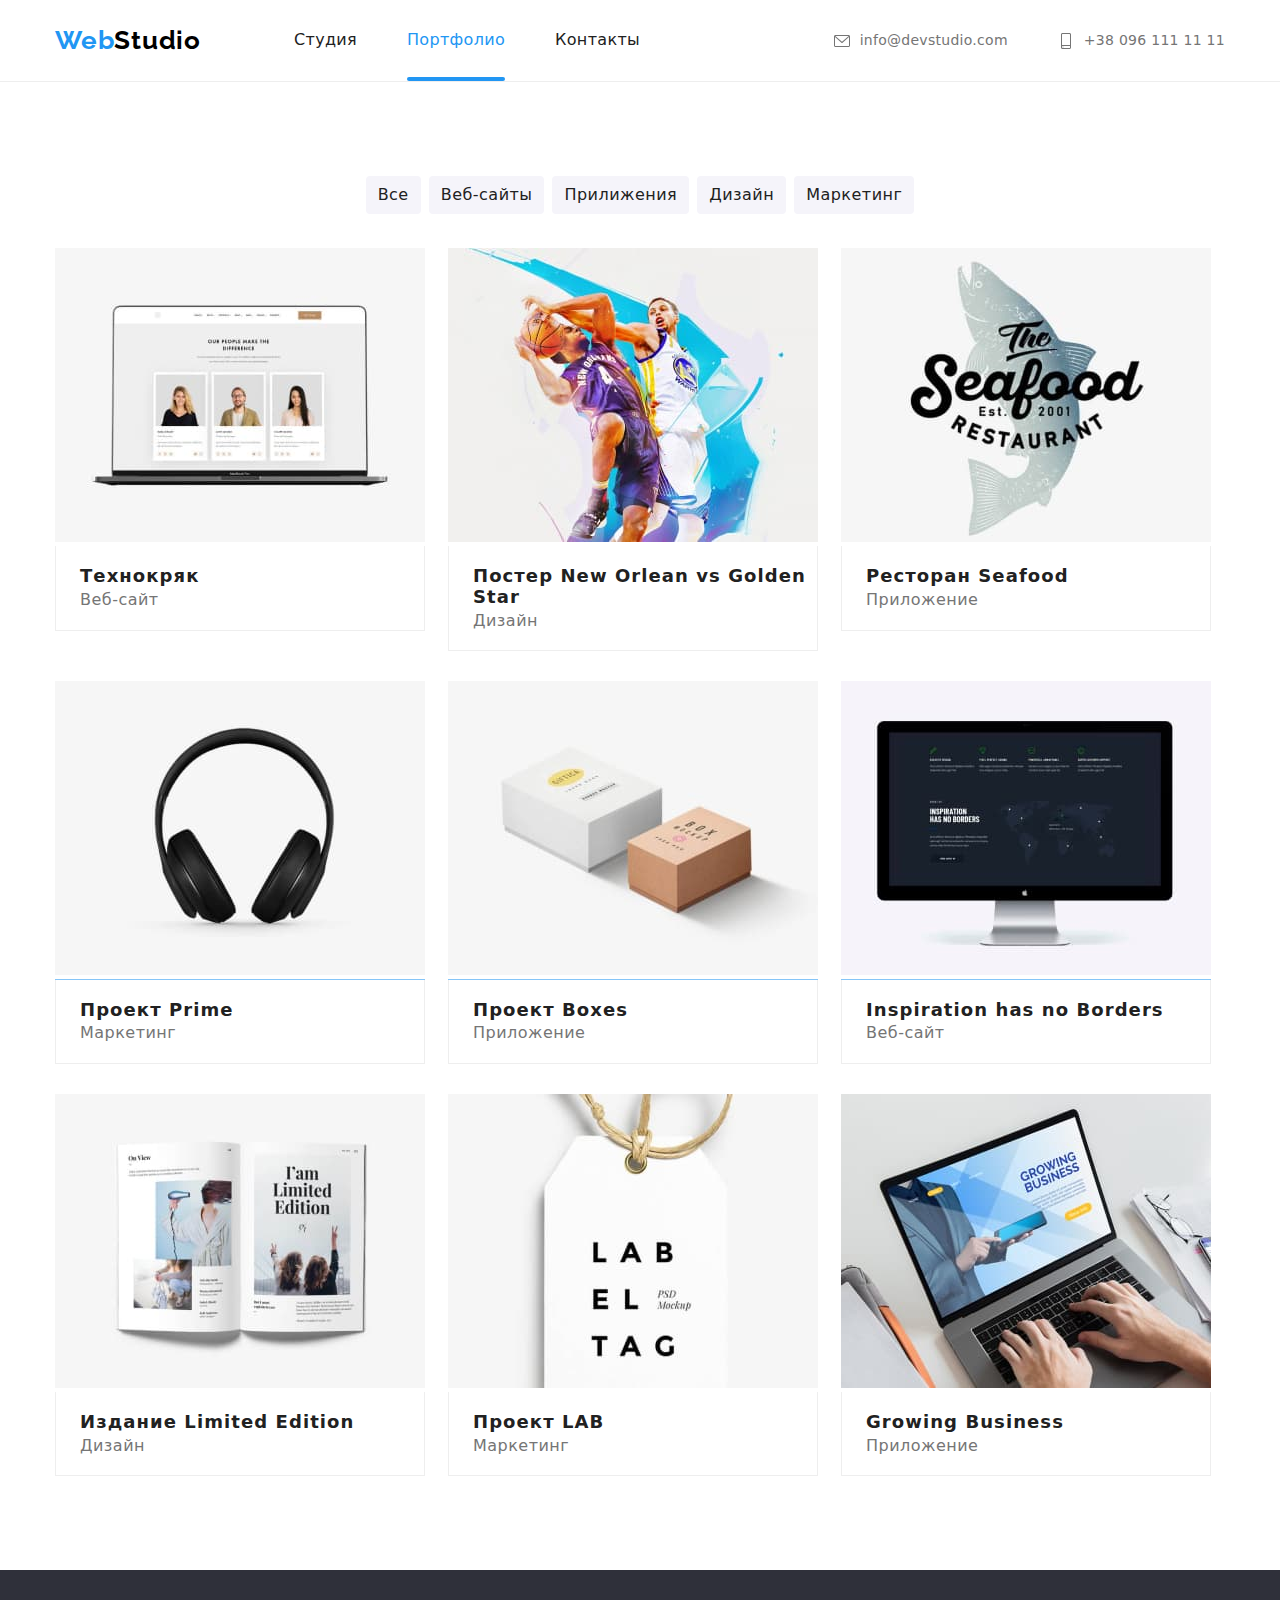
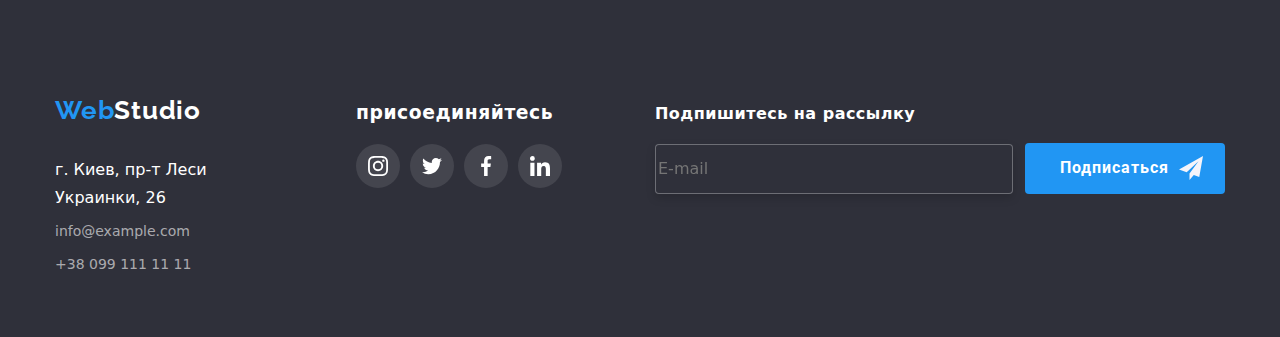
==== portfolio.html @ 6992325c "yo" ====
<!DOCTYPE html>
<html lang="en">
  <head>
    <meta charset="UTF-8" />
    <meta http-equiv="X-UA-Compatible" content="IE=edge" />
    <meta name="viewport" content="width=device-width, initial-scale=1.0" />
    <title>Document</title>
    <link rel="stylesheet" href="./css/style.css" />
    <link
      href="https://fonts.googleapis.com/css2?family=Raleway:wght@700&family=Roboto:wght@400;500;700;900&display=swap"
      rel="stylesheet"
    />
    <link
      rel="stylesheet"
      href="https://cdnjs.cloudflare.com/ajax/libs/modern-normalize/1.1.0/modern-normalize.min.css"
    />
  </head>
  <body>
    <!--секция хедер-->
    <header class="header">
      <div class="container header-nav-list">
        <nav class="header-container">
          <a class="header-logo" href="./index.html"
            >Web<span class="logo-studio">Studio</span></a
          >

          <ul class="header-list list">
            <li class="nav-item">
              <a href="./index.html" class="header-item-studio "
                >Студия</a
              >
            </li>
            <li class="nav-item">
              <a
                href="./portfolio.html"
                class="header-item-portfolio current  neon"
                target="_blank"
                >Портфолио</a
              >
            </li>
            <li class="nav-item">
              <a href="" class="header-item-contacts">Контакты</a>
            </li>
          </ul>
        </nav>
        <ul class="header-nav list">
          <li class="mail-contacts link">
            <a class="header-mail" href="mailto:info@devstudio.com">
              <svg class="icon-mail" width="16px" height="12px">
                <use href="./images/icons.svg/symbol-defs.svg#mail" ></use>
              </svg>
              info@devstudio.com
            </a>
          </li>
          <li class="mail-contacts link">
            <a class="header-phone" href="tel:+380961111111">
              <svg class="icon-phone" width="10px" height="16px">
                <use href="./images/icons.svg/symbol-defs.svg#telefone"></use>
              </svg>
              +38 096 111 11 11</a
            >
          </li>
        </ul>
      </div>
    </header>
    <!--Секция -->
    <main>
      <section class="portfolio-container">
        <div class="container">
          <ul class="content-main">
            <li class="list">
              <button class="portfolio-btn" type="button">Все</button>
            </li>
            <li class="list">
              <button class="portfolio-btn" type="button">Веб-сайты</button>
            </li>
            <li class="list">
              <button class="portfolio-btn" type="button">Прилижения</button>
            </li>
            <li class="list">
              <button class="portfolio-btn" type="button">Дизайн</button>
            </li>
            <li class="list">
              <button class="portfolio-btn" type="button">Маркетинг</button>
            </li>
          </ul>

          <!--Уникальный контент-->

          <ul class="uniqum-content-block list">
            <li class="main-content list">
               <div class="product-overlay">
                    <a class="link-content" href="">
                      <img class="image" src="./images/image_1.jpg" alt="image_1" />             
                    <div class="product-actions">
                      <p class="content-text">Ресурс предлагает комплексные<br> предложения с разным уровнем функционала и сервисов. Все это<br> позволит посетителю получить<br>исчерпывающие сведения<br>о компании или частном лице.</p>
                    </div>
                </div>
                  <div class="paragraf-web">
                  <h3 class="paragraph">Технокряк</h3>
                  <p class="title">Веб-сайт</p>
                  </div>
                
              </a>
            </li>
            <li class="main-content list">
               <div class="product-overlay">
                    <a class="link-content" href="">
                      <img class="image" src="./images/image_2.jpg" alt="image_1" />             
                    <div class="product-actions">
                      <p class="content-text">Ресурс предлагает комплексные<br> предложения с разным уровнем функционала и сервисов. Все это<br> позволит посетителю получить<br>исчерпывающие сведения<br>о компании или частном лице.</p>
                    </div>
                </div>
                <div class="paragraf-web">
                <h3 class="paragraph">Постер New Orlean vs Golden Star</h3>
                <p class="title">Дизайн</p>
              </div>
              </a>
            </li>
            <li class="main-content list">
              <div class="product-overlay">
                    <a class="link-content" href="">
                      <img class="image" src="./images/image_3.jpg" alt="image_1" />             
                    <div class="product-actions">
                      <p class="content-text">Ресурс предлагает комплексные<br> предложения с разным уровнем функционала и сервисов. Все это<br> позволит посетителю получить<br>исчерпывающие сведения<br>о компании или частном лице.</p>
                    </div>
                </div>
                <div class="paragraf-web">
                <h3 class="paragraph">Ресторан Seafood</h3>
                <p class="title">Приложение</p>
              </div>
              </a>
            </li>
            <li class="main-content list">
              <div class="product-overlay">
                    <a class="link-content" href="">
                      <img class="image" src="./images/image_4.jpg" alt="image_1" />             
                    <div class="product-actions">
                      <p class="content-text">Ресурс предлагает комплексные<br> предложения с разным уровнем функционала и сервисов. Все это<br> позволит посетителю получить<br>исчерпывающие сведения<br>о компании или частном лице.</p>
                    </div>
                </div>
                 <div class="paragraf-web">
                <h3 class="paragraph">Проект Prime</h3>
                <p class="title">Маркетинг</p>
              </div>
              </a>
            </li>
            <li class="main-content list">
              <div class="product-overlay">
                    <a class="link-content" href="">
                      <img class="image" src="./images/image_5.jpg" alt="image_1" />             
                    <div class="product-actions">
                      <p class="content-text">Ресурс предлагает комплексные<br> предложения с разным уровнем функционала и сервисов. Все это<br> позволит посетителю получить<br>исчерпывающие сведения<br>о компании или частном лице.</p>
                    </div>
                </div>
                <div class="paragraf-web">
                <h3 class="paragraph">Проект Boxes</h3>
                <p class="title">Приложение</p>
              </div>
              </a>
            </li>
            <li class="main-content list">
               <div class="product-overlay">
                    <a class="link-content" href="">
                      <img class="image" src="./images/image_6.jpg" alt="image_1" />             
                    <div class="product-actions">
                      <p class="content-text">Ресурс предлагает комплексные<br> предложения с разным уровнем функционала и сервисов. Все это<br> позволит посетителю получить<br>исчерпывающие сведения<br>о компании или частном лице.</p>
                    </div>
                </div>
                <div class="paragraf-web">
                <h3 class="paragraph">Inspiration has no Borders</h3>
                <p class="title">Веб-сайт</p>
              </div>
              </a>
            </li>
            <li class="main-content list">
               <div class="product-overlay">
                    <a class="link-content" href="">
                      <img class="image" src="./images/image_7.jpg" alt="image_1" />             
                    <div class="product-actions">
                      <p class="content-text">Ресурс предлагает комплексные<br> предложения с разным уровнем функционала и сервисов. Все это<br> позволит посетителю получить<br>исчерпывающие сведения<br>о компании или частном лице.</p>
                    </div>
                </div>
                <div class="paragraf-web">
                <h3 class="paragraph">Издание Limited Edition</h3>
                <p class="title">Дизайн</p>
              </div>
              </a>
            </li>
            <li class="main-content list">
               <div class="product-overlay">
                    <a class="link-content" href="">
                      <img class="image" src="./images/image_8.jpg" alt="image_1" />             
                    <div class="product-actions">
                      <p class="content-text">Ресурс предлагает комплексные<br> предложения с разным уровнем функционала и сервисов. Все это<br> позволит посетителю получить<br>исчерпывающие сведения<br>о компании или частном лице.</p>
                    </div>
                </div>
                <div class="paragraf-web">
                <h3 class="paragraph">Проект LAB</h3>
                <p class="title">Маркетинг</p>
              </div>
              </a>
            </li>
            <li class="main-content list">
               <div class="product-overlay">
                    <a class="link-content" href="">
                      <img class="image" src="./images/image_9.jpg" alt="image_1" />             
                    <div class="product-actions">
                      <p class="content-text">Ресурс предлагает комплексные<br> предложения с разным уровнем функционала и сервисов. Все это<br> позволит посетителю получить<br>исчерпывающие сведения<br>о компании или частном лице.</p>
                    </div>
                </div>
                <div class="paragraf-web">
                <h3 class="paragraph">Growing Business</h3>
                <p class="title">Приложение</p>
              </div>
              </a>
            </li>
          </ul>
        </div>
      </section>
    </main>
    <!-- Секция контакты -->

    <footer class="footer-container">
      <div class="container adress-footer">
        <div class="conteyner-footer">
        <a class="footer-logo" href="./index.html"
          >Web<span class="logo-studio-footer">Studio</span></a>
        <address class="address">г. Киев, пр-т Леси Украинки, 26</address>
        <ul class="footer-list list">
          <li class="footer-adress">
            <a class="footer-item" href="mailto:info@example.com"
              >info@example.com</a
            >
          </li>
          <li class="footer-list list">
            <a class="footer-item" href="tel:+380991111111"
              >+38 099 111 11 11</a
            >
          </li>
        </ul>
      </div>
       <div class="sety-come">
          <h3 class="commen">присоединяйтесь</h3>
          <ul class="sety">
          <li class="sety-social"><a class="social-all" href=""aria-label="instogram">
            <svg class="svg-icon-come"><use href="./images/icons.svg/symbol-defs.svg#instagram-logo"></svg></a></li>
          <li class="sety-social"><a class="social-all" href=""aria-label="twitter">
            <svg class="svg-icon-come"><use href="./images/icons.svg/symbol-defs.svg#twitter-logo"></svg></a></li>
          <li class="sety-social"><a class="social-all" href=""aria-label="facebook">
            <svg class="svg-icon-come"><use href="./images/icons.svg/symbol-defs.svg#facebook-logo"></svg></a></li>
          <li class="sety-social"><a class="social-all" href=""aria-label="IN">
            <svg class="svg-icon-come"><use href="./images/icons.svg/symbol-defs.svg#linkedin-logo"></svg></a></li>
        </ul>
        </div>
        <form action=""class="form-masenger">
          <label class="masenger" for="">Подпишитесь на рассылку
            <input class="input-masenger"  placeholder="E-mail" type="text">
          </label>
          <button class="masenger-send"><span class="masenger-send-go">Подписаться</span> <svg class="send-icon"><use href="./images/icons.svg/modal.svg#icon-send-1"></use></svg></button>
          </form>
      </div>
    </footer>
  </body>
</html>
---- css/style.css ----
/*font-family: 'Raleway', sans-serif;
font-family: 'Roboto', sans-serif;
*/
html {
  box-sizing: border-box;
}
*,
*::before,
*::after {
  box-sizing: inherit;
}
body {
  font-family: Roboto, sans-serif;
}
:root {
  --main-font: Roboto;
  --accent-color: var(--#2196F3);
  --transition-timing: 250ms;
  --transition-function: cubic-bezier(0.4, 0, 0.2, 1);
}
.list {
  list-style: none;
}
.link {
  text-decoration: none;
}
a {
  text-decoration: none;
}
button {
  cursor: pointer;
}
ul {
  padding: 0;
  margin: 0px;
}
h1,
h2,
h3,
h4,
h5,
h6,
p {
  margin-top: 0;
  margin-bottom: 0;
}
textarea {
  resize: none;
}
.header {
  border-bottom: 1px solid #eeeeee;
  padding-bottom: 25px;
  padding-top: 25px;
}
.container {
  width: 1200px;
  padding-left: 15px;
  padding-right: 15px;
  margin-right: auto;
  margin-left: auto;
}
.header-container {
  display: flex;
  align-items: center;
}
.header-nav-list {
  display: flex;
  align-items: center;
}
/* WebStudio */

.header-logo {
  font-family: Raleway;
  font-style: normal;
  font-weight: bold;
  font-size: 26px;
  line-height: 1.2;
  margin-right: 93px;
  letter-spacing: 0.03em;

  color: #2196f3;
}
/* WebStudio */
.logo-studio {
  font-family: Raleway;
  font-style: normal;
  font-weight: bold;
  font-size: 26px;
  line-height: 1.2;
  letter-spacing: 0.03em;

  color: #000000;
}
/* Студия */

.header-list {
  display: flex;
  margin: 0px;
}

.header-item-studio {
  font-weight: 500;
  padding-top: 32px;
  padding-bottom: 32px;
  line-height: 1.14;
  letter-spacing: 0.02em;
  color: #212121;
  position: relative;
  transition: color var(--transition-timing) var(--transition-function);
}
.neon::after {
  content: "";
  position: absolute;
  background-color: #2196f3;
  border-radius: 2px;
  left: 0;
  bottom: 0;
  display: block;
  width: 100%;
  height: 4px;
}
.header-list .nav-item .current {
  color: #2196f3;
}
/* Студия */
.header-item-studio:hover,
.header-item-studio:focus {
  font-weight: 500;
  line-height: 1.14;
  letter-spacing: 0.02em;
  color: #2196f3;
}

/* Портфолио */
.header-item-portfolio {
  font-weight: 500;
  padding-top: 32px;
  padding-bottom: 32px;
  letter-spacing: 0.02em;
  position: relative;
  color: #212121;
  transition: color var(--transition-timing) var(--transition-function);
}

/* Портфолио */
.header-item-portfolio:hover,
.header-item-portfolio:focus {
  font-weight: 500;

  letter-spacing: 0.02em;
  color: #2196f3;
}
/* Контакты */
.nav-item:not(:last-child) {
  margin-right: 50px;
}
.header-item-contacts {
  font-weight: 500;
  padding-top: 32px;
  padding-bottom: 32px;
  line-height: 1.14;
  letter-spacing: 0.02em;
  transition: color var(--transition-timing) var(--transition-function);
  color: #212121;
}

/* Контакты */
.header-item-contacts:hover,
.header-item-contacts:focus {
  font-weight: 500;
  line-height: 1.14;
  letter-spacing: 0.02em;

  color: #2196f3;
}
.mail-contacts:hover {
  color: #2196f3;
}
.header-nav {
  display: flex;
  margin-top: 0px;
  margin-bottom: 0px;
  margin-left: auto;
}
/* info@devstudio.com */
.mail-contacts:not(:last-child) {
  margin-right: 50px;
}

.header-mail {
  display: flex;
  align-items: center;
  font-weight: 500;
  letter-spacing: 0.02em;
  font-size: 14px;
  line-height: 1.14;
  color: #757575;
  transition: color var(--transition-timing) var(--transition-function);
}
.icon-mail {
  fill: #757575;
  margin-right: 10px;
  height: 16px;
}
.header-mail:hover .icon-mail,
.header-mail:focus .icon-mail,
.header-phone:hover .icon-phone,
.header-phone:focus .icon-phone {
  fill: #2196f3;
}

/* info@devstudio.com */
.header-mail:hover,
.header-mail:focus,
.header-phone:hover,
.header-phone:focus {
  color: #2196f3;
}
/* +38 096 111 11 11 */

.header-phone {
  display: block;
  display: flex;
  align-items: center;
  font-weight: 500;
  font-size: 14px;
  line-height: 1.14;
  letter-spacing: 0.02em;
  color: #757575;
  align-items: center;
  transition: color var(--transition-timing) var(--transition-function);
}
/* +38 096 111 11 11 */

.icon-phone {
  fill: #757575;
  margin-right: 10px;
  width: 16px;
}

/* Bg */
.hero {
  padding-top: 94px;
  padding-bottom: 94px;
}
.hero-list {
  display: flex;
}
.hero-item {
  width: 270px;
}

.hero-item:not(:last-child) {
  margin-right: 30px;
}

.unique-content {
  margin: 0 auto;
  padding-top: 200px;
  padding-bottom: 200px;
  text-align: center;
  max-width: 1600px;
  background-color: #2f303a;
  background-image: linear-gradient(
      to right,
      rgba(47, 48, 58, 0.4),
      rgba(47, 48, 58, 0.4)
    ),
    url(../images/foto.jpg);
  background-repeat: no-repeat;
  background-position: center;
  background-size: cover;
  outline: 1px solid black;
  box-shadow: 0px 4px 4px rgba(0, 0, 0, 0.25), 0px 4px 4px rgba(0, 0, 0, 0.25);
}
/* Эффективные решения для вашегоt бизнеса */
.main-logo {
  font-family: Roboto;
  text-align: center;
  letter-spacing: 0.06em;
  text-transform: uppercase;
  font-size: 44px;
  color: #ffffff;
}

/* bg кнопка */
.btn {
  display: flexbox;
  margin: 30px 700px 200px 700px;
}
.main-button {
  margin-top: 30px;
  padding: 10px 32px;
  min-width: 13px;
  color: #ffffff;
  background-color: #2196f3;
  font-size: 16px;
  font-weight: bold;
  cursor: pointer;
  line-height: 1.87;
  align-items: center;
  letter-spacing: 0.06em;
  border-radius: 4px;
  border: 0;
  font-family: Roboto;
}
.main-button:hover,
.main-button:focus {
  font-family: Roboto;
  line-height: 1.87;
  align-items: center;
  letter-spacing: 0.06em;
  border-radius: 4px;
  border: 0;
}
.backdrop {
  position: fixed;
  top: 0;
  left: 0;
  width: 100%;
  height: 100%;
  background-color: rgba(0, 0, 0, 0.2);
  transition: opacity 250ms cubic-bezier(0.4, 0, 0.2, 1),
    transform 250ms cubic-bezier(0.4, 0, 0.2, 1);
}
.backdrop.is-hidden {
  position: fixed;
  top: 0;
  left: 0;
  width: 100%;
  height: 100%;
  background-color: rgba(0, 0, 0, 0.2);
  opacity: 0;
  transition: opacity 250ms cubic-bezier(0.4, 0, 0.2, 1),
    transform 250ms cubic-bezier(0.4, 0, 0.2, 1);
  pointer-events: none;
}
.modal {
  position: absolute;
  top: 50%;
  left: 50%;
  transform: translate(-50%, -50%);
  min-width: 528px;
  min-height: 581px;
  background-color: #ffffff;
  box-shadow: 0px 1px 3px rgb(0 0 0 / 12%), 0px 1px 1px rgb(0 0 0 / 14%),
    0px 2px 1px rgb(0 0 0 / 20%);
  border-radius: 4px;
}
.close {
  width: 11px;
  height: 11px;
}
.close-btn {
  position: absolute;
  right: 8px;
  top: 8px;
  width: 30px;
  height: 30px;
  border-radius: 50%;
  border: 1px solid rgba(0, 0, 0, 0.1);
  box-sizing: border-box;
  background-color: #ffffff;
  cursor: pointer;
  transition: fill var(--transition-timing) var(--transition-function);
}
.close-btn:hover,
.close-btn:focus {
  fill: #2196f3;
}
.form-js {
  width: 448px;
  margin-left: auto;
  margin-right: auto;
  margin-top: 12px;
}
.modal-title {
  font-family: Roboto;
  font-weight: 700;
  font-size: 20px;
  letter-spacing: 0.03em;
  margin-top: 37px;
}
.modal-js {
  display: flex;
  position: relative;
  flex-direction: column;
  margin-bottom: 10px;
  transition: 250ms cubic-bezier(0.4, 0, 0.2, 1);
}
.modal-js label {
  margin-bottom: 4px;
  letter-spacing: 0.01em;
  color: #757575;
  margin-left: 0px;
  text-align: left;
}
.modal-js input[type="checkbox"] {
  width: 40px;
}
.modal-link {
  line-height: 1.16;
  letter-spacing: 0.03em;
  color: #2196f3;
  margin-left: 5px;
  text-decoration: underline;
  text-underline-position: under;
}

.input-box {
  width: 448px;
  height: 40px;
  border: 1px solid rgba(33, 33, 33, 0.2);
  border-radius: 4px;
  transition: border-color var(--transition-timing) var(--transition-function);
  padding-left: 42px;
}

.input-box-coment {
  height: 120px;
  border: 1px solid rgba(33, 33, 33, 0.2);
  border-radius: 4px;
  padding-top: 12px;
  padding-bottom: 12px;
  padding-left: 16px;
  padding-right: 16px;
  transition: border-color var(--transition-timing) var(--transition-function);
}
.input-box:hover,
.input-box:focus {
  border-color: #2196f3;
}
.modal-js:hover,
.modal-js:focus,
.input-box-coment:focus,
.input-box:focus {
  color: #2196f3;
  outline-color: #2196f3;
  border: none;
}
.input-box-coment:hover {
  border-color: #2196f3;
}
.modal-js:focus-within .modal-icon {
}

/* CHECKBOX */
.checkbox__label {
  display: flex;
  align-items: center;
  justify-content: center;
}
.checkbox__label:focus {
  border-color: #2196f3;
}

.custom-checkbox-icon {
  width: 10px;
  height: 10px;
  opacity: 0;
  fill: #eeeeee;
  transition: opacity 300ms ease-in;
}

.checkbox__input:checked + .custom-checkbox .custom-checkbox-icon {
  opacity: 1;
  outline: 2px solid #2196f3;
  background-color: #2196f3;
  border-radius: 1.5px;
}

.checkbox__input:checked + .custom-checkbox {
  background-color: #2196f3;
}

.custom-checkbox:hover {
  border-color: #2196f3;
}

.custom-checkbox {
  width: 14px;
  display: flex;
  margin-right: 7px;
  align-items: center;
  justify-content: center;
  border: 1.5px solid #212121;
  border-radius: 2px;
}

.visualitty-hidden {
  position: absolute;
  white-space: nowrap;
  width: 1px;
  height: 1px;
  overflow: hidden;
  border: 0;
  padding: 0;
  clip: rect(0 0 0 0);
  clip-path: inset(50%);
  margin: -1px;
}
.text-modal {
  font-size: 14px;
}
.send {
  width: 200px;
  height: 50px;
  min-width: 13px;
  color: #ffffff;
  background-color: #2196f3;
  font-size: 16px;
  font-weight: bold;
  cursor: pointer;
  line-height: 1.87;
  align-items: center;
  letter-spacing: 0.06em;
  border-radius: 4px;
  border: 0;
  font-family: Roboto;
}
.modal-icon {
  position: absolute;
  top: 50%;
  left: 15px;
  display: inline-block;
  width: 18px;
  height: 18px;
  transition: fill var(--transition-timing) var(--transition-function);
  fill: currentColor;
}

/* Внимание к деталям */
.hero-title {
  font-size: 14px;
  line-height: 1.15;
  letter-spacing: 0.03em;
  text-transform: uppercase;
  margin-bottom: 10px;

  color: #212121;
}
.herdalo-item-logo {
  height: 120px;
  border-radius: 4px;
  margin-bottom: 30px;
  display: flex;
  justify-content: center;
  align-items: center;
  background-color: #f5f4fa;
}
.item-logo-svg {
  width: 70px;
  height: 70px;
}
/* Идейные соображения, а также начало повседневной работы по формированию позиции. */
.upper-title {
  font-size: 14px;
  line-height: 1.7;
  letter-spacing: 0.03em;

  color: #757575;
}
/* Чем мы занимаемся */
.study {
  padding-bottom: 94px;
}

.study-title {
  margin-bottom: 50px;
  font-size: 36px;
  line-height: 42px;
  text-align: center;
  letter-spacing: 0.03em;

  color: #212121;
}

.study-list {
  display: flex;
}
.picture-item:not(:last-child) {
  margin-right: 30px;
}
/* img */
.study-item-image {
  width: 370px;
}
.box-1 {
  background: rgba(47, 48, 58, 0.8);
  content: "";
  width: 370px;
  height: 70px;
  display: flex;
  transform: translateY(-72px);

  align-items: center;
}
.tittle-work {
  color: #ffffff;
  font-family: "Roboto";
  font-style: normal;
  font-weight: 500;
  font-size: 14px;
  line-height: 16px;
  text-align: center;
  letter-spacing: 0.03em;
  text-transform: uppercase;
  margin-left: 83px;
}

/* Section bg */
.about {
  text-align: center;
  padding-bottom: 94px;
  padding-top: 94px;
  padding-bottom: 94px;
  max-width: 1600px;
  margin: 0 auto;

  background: #f5f4fa;
}
.about-list {
  display: flex;
}
/* Наша команда */
.about-text {
  color: #212121;
  font-weight: bold;
  font-size: 36px;
  margin-bottom: 50px;
  text-align: center;
}
.about-item {
  text-align: center;
  margin-right: 30px;
  border-radius: 0px 0px 4px 4px;
  box-shadow: 0px 1px 3px rgb(0 0 0 / 12%), 0px 1px 1px rgb(0 0 0 / 14%),
    0px 2px 1px rgb(0 0 0 / 20%);
  background: #ffffff;
}
.about-imag1 {
  width: 270px;
}

.about-product {
  padding-top: 30px;
  padding-bottom: 30px;
}
/* Соц сети*/
.soc-sety {
  list-style-type: none;
  display: flex;
  padding-left: 0;
  justify-content: center;
  margin-top: 16px;
}

.team-icon:not(:last-child) {
  margin-right: 10px;
}
.team-icon {
  width: 44px;
  height: 44px;
}
.team-link-icon {
  display: flex;
  width: 100%;
  height: 100%;
  justify-content: center;
  align-items: center;
  color: #afb1b8;
  border-radius: 50%;
  transition: color var(--transition-timing) var(--transition-function),
    background-color var(--transition-timing) var(--transition-function);
}

.team-link-icon:hover,
.team-link-icon:focus {
  background-color: #2196f3;
  color: #fff;
}
.svg-icon {
  fill: currentColor;
  width: 20px;
  height: 20px;
}
.svg-icon:hover,
.svg-icon:focus {
  fill: #ffffff;
  height: 100%;
}

/* img1 */
.about-title-igor {
  font-weight: 500;
  font-size: 16px;
  color: #212121;
  margin-bottom: 10px;
}
/* Product Designer */
.about-upper-product {
  font-weight: normal;
  font-size: 16px;
  line-height: 19px;
  color: #757575;
}
/* img2 */
.about-item-block {
  box-shadow: 0px 1px 3px rgb(0 0 0 / 12%), 0px 1px 1px rgb(0 0 0 / 14%),
    0px 2px 1px rgb(0 0 0 / 20%);
  border-radius: 0px 0px 4px 4px;
}
.about-item:not(:last-child) {
  margin-right: 30px;
}
.about-imag2 {
  width: 270px;
}
.about-title-olga {
  font-weight: 500;
  font-size: 16px;
  line-height: 19px;
  margin-bottom: 10px;
  color: #212121;
}
.about-upper-fronted {
  font-weight: normal;
  font-size: 16px;
  line-height: 19px;
  color: #757575;
}
/* img3 */
.about-item-box {
  margin-right: 30px;
  box-shadow: 0px 1px 3px rgb(0 0 0 / 12%), 0px 1px 1px rgb(0 0 0 / 14%),
    0px 2px 1px rgb(0 0 0 / 20%);
  border-radius: 0px 0px 4px 4px;
}
.about-imag3 {
  width: 270px;
}
.about-title-nicolay {
  font-weight: 500;
  font-size: 16px;
  line-height: 19px;
  margin-bottom: 10px;
  color: #212121;
}
.about-upper-marketing {
  font-weight: normal;
  font-size: 16px;
  line-height: 19px;
  color: #757575;
}
/* img4 */
.about-item {
  margin-right: 30px;
  box-shadow: 0px 1px 3px rgb(0 0 0 / 12%), 0px 1px 1px rgb(0 0 0 / 14%),
    0px 2px 1px rgb(0 0 0 / 20%);
  border-radius: 0px 0px 4px 4px;
}
.about-imag4 {
  width: 270px;
}
.about-title-mihail {
  font-weight: 500;
  font-size: 16px;
  line-height: 19px;
  margin-bottom: 10px;
  color: #212121;
}
.about-upper {
  font-weight: normal;
  font-size: 16px;
  line-height: 19px;
  color: #757575;
}

/*< !-- Секция наши клиенты -->*/
.clients {
  padding-top: 94px;
  padding-bottom: 94px;
}

.most-client {
  font-size: 36px;
  text-align: center;
  margin-top: 78px;
  margin-bottom: 50px;
}
.all-client {
  display: inline;
  list-style-type: none;
}
.all-client {
  display: flex;
}
.client:not(:last-child) {
  margin-right: 30px;
}
.client {
  display: flex;
  justify-content: center;
  align-items: center;
  width: 170px;
  height: 92px;
  border: 1px solid #afb1b8;
  box-sizing: border-box;
  border-radius: 4px;
  cursor: pointer;
  transition: border-color var(--transition-timing) var(--transition-function);
}
.client:hover,
.client:focus {
  border-color: #2196f3;
}
.client-icon {
  width: 100%;
  height: 100%;
  fill: #afb1b8;
  transition: fill var(--transition-timing) var(--transition-function);
}

.client-link {
  display: flex;
  justify-content: center;
  align-items: center;
  box-sizing: border-box;
  width: 100%;
  height: 100%;
  color: currentColor;
  cursor: pointer;
}
.client-link:hover .client-icon,
.client-link:focus .client-icon {
  fill: #2196f3;
}

/* Footer bg*/
.adress-footer {
  display: flex;
  align-items: baseline;
}

.footer-container {
  background: #2f303a;
  padding-top: 60px;
  padding-bottom: 60px;
}

.logo-footer {
  padding-top: 60px;
  padding-left: 215px;
}
.adress {
  font-size: 14px;
}
.footer-logo {
  font-family: Raleway;
  font-weight: bold;
  font-size: 26px;
  line-height: 31px;
  letter-spacing: 0.03em;
  color: #2196f3;
  margin-bottom: 30px;
  display: block;
}
.address {
  text-decoration: none;
  cursor: default;
  line-height: 1.71;
  font-style: normal;

  display: block;
  color: #ffffff;
  margin-bottom: 9px;
}
.footer-item {
  text-decoration: none;
  cursor: default;
  line-height: 1.71;
  font-style: normal;
  display: block;
  font-size: 14px;
  color: rgba(255, 255, 255, 0.6);
}
.logo-studio-footer {
  color: #ffffff;
}
.footer-adress:not(:last-child) {
  margin-bottom: 9px;
}
/*---Социальные Сети*/
.sety-come {
  width: 206px;
  height: 80px;
  margin-left: 70px;
  margin-top: 72px;
}
.commen {
  font-weight: 700;
  letter-spacing: 0.03em;
  color: #ffffff;
  margin-top: 0;
}
.sety {
  display: flex;
  list-style-type: none;
  margin-top: 20px;
}
.sety-social:not(:last-child) {
  margin-right: 10px;
}
.sety-social {
  width: 44px;
  height: 44px;
  background: rgba(255, 255, 255, 0.1);
  border-radius: 50%;
}
.svg-icon-come {
  width: 20px;
  height: 20px;
}
.social-all:hover,
.social-all:focus {
  border-radius: 50%;
  background: #2196f3;
}
.social-all {
  display: flex;
  justify-content: center;
  height: 44px;
  width: 44px;
  align-items: center;
  transition: background var(--transition-timing) var(--transition-function);
  border-radius: 50%;
}
.form-masenger {
  display: flex;
  margin-left: 93px;
}
.masenger {
  font-weight: 700;
  letter-spacing: 0.03em;
  color: #ffffff;
}
.input-masenger {
  display: flex;
  border: 1px solid rgba(255, 255, 255, 0.3);
  filter: drop-shadow(0px 4px 4px rgba(0, 0, 0, 0.15));
  border-radius: 4px;
  background-color: #2f303a;
  width: 358px;
  height: 50px;
  margin-top: 20px;
  color: white;
}
.masenger-send {
  display: flex;
  width: 200px;

  background-color: rgb(33, 150, 243);

  font-weight: bold;
  cursor: pointer;
  line-height: 1.87;
  align-items: center;
  text-align: center;
  letter-spacing: 0.06em;
  border-radius: 4px;
  border: 0px;
  font-family: Roboto;
  margin-left: 12px;
  margin-top: 38px;
}

.send-maseng {
  color: #fff;
}
.send-icon {
  width: 24px;
  height: 24px;

  fill: #f5f4fa;
  margin-left: 10px;
  align-items: center;
}
.masenger-send-go {
  margin-left: 29px;
  color: rgb(255, 255, 255);
}
/*----ПОРТФОЛИО----*/
/*секция хедер*/

/* КНОПКИ*/

.list:not(:last-child) {
  margin-right: 8px;
}
.portfolio-btn {
  align-items: center;
  font-weight: bold;
  font-family: inherit;
  text-align: center;
  padding: 6px 12px;
  font-weight: 500;
  font-size: 16px;
  line-height: 1.62;
  letter-spacing: 0.03em;
  border: 0;
  background-color: #f5f4fa;
  border-radius: 4px;
  transition: backround var(--transition-function), var(--transition-timing);
  color: #212121;
}
.portfolio-btn:hover,
.portfolio-btn:focus {
  background: #2196f3;
  box-shadow: 0px 3px 1px rgba(0, 0, 0, 0.1), 0px 1px 2px rgba(0, 0, 0, 0.08),
    0px 2px 2px rgba(0, 0, 0, 0.12);
  border-radius: 4px;

  color: #ffffff;
}
.container-block {
  display: flex;
}
.link-content {
  display: block;
}
.main-content:hover,
.main-content:focus {
  box-shadow: 0px 1px 1px rgba(0, 0, 0, 0.12), 0px 4px 4px rgba(0, 0, 0, 0.06),
    1px 4px 6px rgba(0, 0, 0, 0.16);
  transition: backround var(--transition-function), var(--transition-timing);
}
.uniqum-content-block {
  display: flex;
  flex-wrap: wrap;
  margin: -15px;
}
.main-content {
  margin: 15px;

  box-sizing: border-box;
  width: 370px;
  background: #ffffff;
}
.main-content:hover,
.main-content:focus {
  cursor: pointer;
}
.image {
  width: 370px;
}
.paragraph {
  font-weight: bold;
  font-size: 18px;
  letter-spacing: 0.06em;
  color: #212121;
}
.title {
  font-size: 16px;
  letter-spacing: 0.03em;
  color: #757575;
  margin-top: 4px;
}

.content-main {
  display: flex;
  justify-content: center;
  margin-bottom: 34px;
}
.portfolio-container {
  padding-top: 94px;
  padding-bottom: 94px;
}
.paragraf-web {
  padding-top: 20px;
  padding-bottom: 20px;
  padding-left: 24px;
  border-left: 1px solid #eeeeee;
  border-right: 1px solid #eeeeee;
  border-bottom: 1px solid #eeeeee;
}
.Star {
  white-space: nowrap;
}
.product-overlay {
  position: relative;
  overflow: hidden;
}
.product-actions {
  position: absolute;
  top: 0;
  left: 0;
  width: 100%;
  height: 100%;
  background-color: rgba(33, 150, 243, 0.9);
  transform: translateY(100%);
  transition: transform 250ms cubic-bezier(0.4, 0, 0.2, 1);
}
.main-content:hover .product-actions,
.main-content:focus .product-actions {
  transform: translateY(0%);
}
.content-text {
  top: 0;
  left: 0;
  font-family: Roboto;
  font-style: normal;
  letter-spacing: 0.03em;
  font-weight: 400;
  color: #ffffff;
  text-align: center;
  font-size: 18px;
  line-height: 28px;
  width: 100%;
  height: 100%;
  padding-top: 63px;
  padding-left: 24px;
  padding-right: 24px;
  padding-bottom: 63px;
  position: absolute;
}
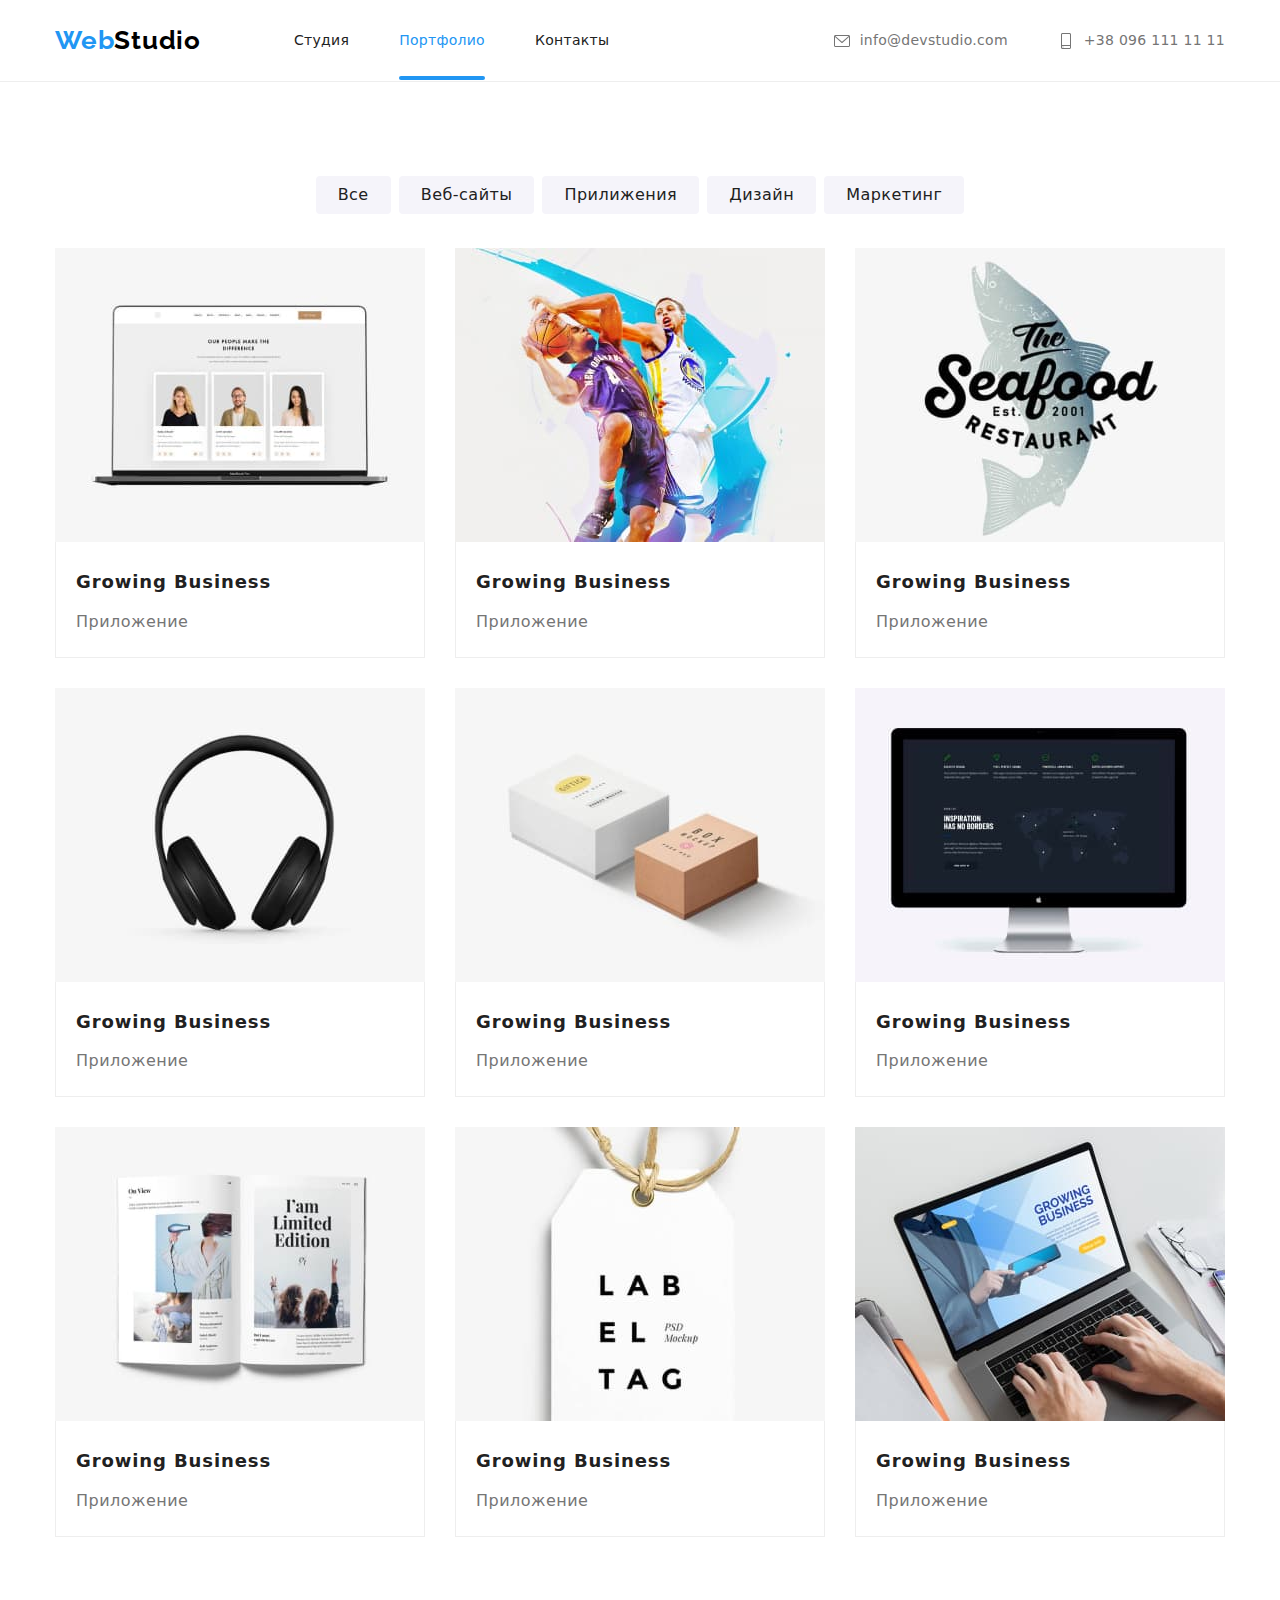
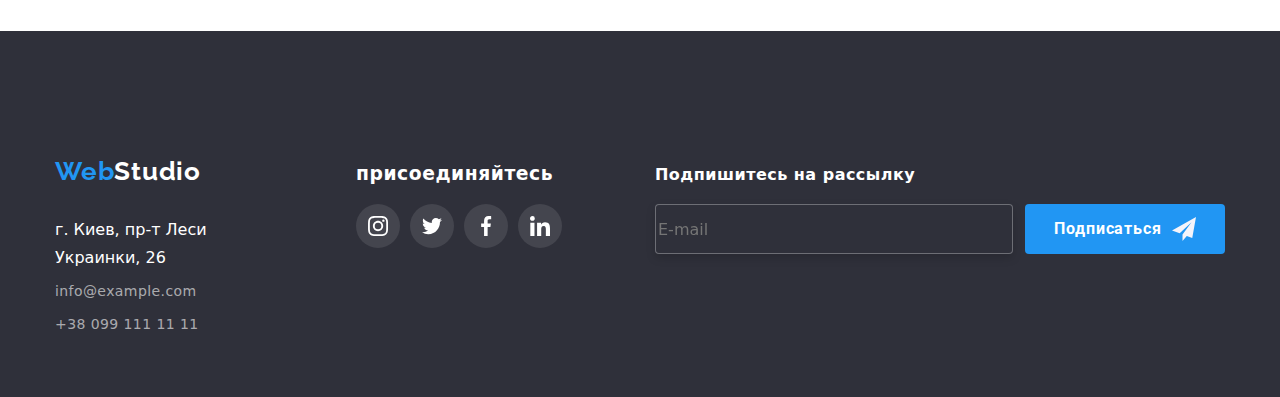
==== commit 5630885a: "ok" ====
--- a/portfolio.html
+++ b/portfolio.html
@@ -26,14 +26,12 @@
 
           <ul class="header-list list">
             <li class="nav-item">
-              <a href="./index.html" class="header-item-studio "
-                >Студия</a
-              >
+              <a href="./index.html" class="header-item-studio">Студия</a>
             </li>
             <li class="nav-item">
               <a
                 href="./portfolio.html"
-                class="header-item-portfolio current  neon"
+                class="header-item-portfolio current neon"
                 target="_blank"
                 >Портфолио</a
               >
@@ -47,7 +45,7 @@
           <li class="mail-contacts link">
             <a class="header-mail" href="mailto:info@devstudio.com">
               <svg class="icon-mail" width="16px" height="12px">
-                <use href="./images/icons.svg/symbol-defs.svg#mail" ></use>
+                <use href="./images/icons.svg/symbol-defs.svg#mail"></use>
               </svg>
               info@devstudio.com
             </a>
@@ -68,151 +66,220 @@
       <section class="portfolio-container">
         <div class="container">
           <ul class="content-main">
-            <li class="list">
+            <li class="list-btn list">
               <button class="portfolio-btn" type="button">Все</button>
             </li>
-            <li class="list">
+            <li class="list-btn list">
               <button class="portfolio-btn" type="button">Веб-сайты</button>
             </li>
-            <li class="list">
+            <li class="list-btn list">
               <button class="portfolio-btn" type="button">Прилижения</button>
             </li>
-            <li class="list">
+            <li class="list-btn list">
               <button class="portfolio-btn" type="button">Дизайн</button>
             </li>
-            <li class="list">
+            <li class="list-btn list">
               <button class="portfolio-btn" type="button">Маркетинг</button>
             </li>
           </ul>
 
           <!--Уникальный контент-->
 
-          <ul class="uniqum-content-block list">
-            <li class="main-content list">
-               <div class="product-overlay">
-                    <a class="link-content" href="">
-                      <img class="image" src="./images/image_1.jpg" alt="image_1" />             
-                    <div class="product-actions">
-                      <p class="content-text">Ресурс предлагает комплексные<br> предложения с разным уровнем функционала и сервисов. Все это<br> позволит посетителю получить<br>исчерпывающие сведения<br>о компании или частном лице.</p>
-                    </div>
-                </div>
-                  <div class="paragraf-web">
-                  <h3 class="paragraph">Технокряк</h3>
-                  <p class="title">Веб-сайт</p>
-                  </div>
-                
-              </a>
-            </li>
-            <li class="main-content list">
-               <div class="product-overlay">
-                    <a class="link-content" href="">
-                      <img class="image" src="./images/image_2.jpg" alt="image_1" />             
-                    <div class="product-actions">
-                      <p class="content-text">Ресурс предлагает комплексные<br> предложения с разным уровнем функционала и сервисов. Все это<br> позволит посетителю получить<br>исчерпывающие сведения<br>о компании или частном лице.</p>
-                    </div>
-                </div>
-                <div class="paragraf-web">
-                <h3 class="paragraph">Постер New Orlean vs Golden Star</h3>
-                <p class="title">Дизайн</p>
-              </div>
-              </a>
-            </li>
-            <li class="main-content list">
-              <div class="product-overlay">
-                    <a class="link-content" href="">
-                      <img class="image" src="./images/image_3.jpg" alt="image_1" />             
-                    <div class="product-actions">
-                      <p class="content-text">Ресурс предлагает комплексные<br> предложения с разным уровнем функционала и сервисов. Все это<br> позволит посетителю получить<br>исчерпывающие сведения<br>о компании или частном лице.</p>
-                    </div>
-                </div>
-                <div class="paragraf-web">
-                <h3 class="paragraph">Ресторан Seafood</h3>
-                <p class="title">Приложение</p>
-              </div>
-              </a>
-            </li>
-            <li class="main-content list">
-              <div class="product-overlay">
-                    <a class="link-content" href="">
-                      <img class="image" src="./images/image_4.jpg" alt="image_1" />             
-                    <div class="product-actions">
-                      <p class="content-text">Ресурс предлагает комплексные<br> предложения с разным уровнем функционала и сервисов. Все это<br> позволит посетителю получить<br>исчерпывающие сведения<br>о компании или частном лице.</p>
-                    </div>
-                </div>
-                 <div class="paragraf-web">
-                <h3 class="paragraph">Проект Prime</h3>
-                <p class="title">Маркетинг</p>
-              </div>
-              </a>
-            </li>
-            <li class="main-content list">
-              <div class="product-overlay">
-                    <a class="link-content" href="">
-                      <img class="image" src="./images/image_5.jpg" alt="image_1" />             
-                    <div class="product-actions">
-                      <p class="content-text">Ресурс предлагает комплексные<br> предложения с разным уровнем функционала и сервисов. Все это<br> позволит посетителю получить<br>исчерпывающие сведения<br>о компании или частном лице.</p>
-                    </div>
-                </div>
-                <div class="paragraf-web">
-                <h3 class="paragraph">Проект Boxes</h3>
-                <p class="title">Приложение</p>
-              </div>
-              </a>
-            </li>
-            <li class="main-content list">
-               <div class="product-overlay">
-                    <a class="link-content" href="">
-                      <img class="image" src="./images/image_6.jpg" alt="image_1" />             
-                    <div class="product-actions">
-                      <p class="content-text">Ресурс предлагает комплексные<br> предложения с разным уровнем функционала и сервисов. Все это<br> позволит посетителю получить<br>исчерпывающие сведения<br>о компании или частном лице.</p>
-                    </div>
-                </div>
-                <div class="paragraf-web">
-                <h3 class="paragraph">Inspiration has no Borders</h3>
-                <p class="title">Веб-сайт</p>
-              </div>
-              </a>
-            </li>
-            <li class="main-content list">
-               <div class="product-overlay">
-                    <a class="link-content" href="">
-                      <img class="image" src="./images/image_7.jpg" alt="image_1" />             
-                    <div class="product-actions">
-                      <p class="content-text">Ресурс предлагает комплексные<br> предложения с разным уровнем функционала и сервисов. Все это<br> позволит посетителю получить<br>исчерпывающие сведения<br>о компании или частном лице.</p>
-                    </div>
-                </div>
-                <div class="paragraf-web">
-                <h3 class="paragraph">Издание Limited Edition</h3>
-                <p class="title">Дизайн</p>
-              </div>
-              </a>
-            </li>
-            <li class="main-content list">
-               <div class="product-overlay">
-                    <a class="link-content" href="">
-                      <img class="image" src="./images/image_8.jpg" alt="image_1" />             
-                    <div class="product-actions">
-                      <p class="content-text">Ресурс предлагает комплексные<br> предложения с разным уровнем функционала и сервисов. Все это<br> позволит посетителю получить<br>исчерпывающие сведения<br>о компании или частном лице.</p>
-                    </div>
-                </div>
-                <div class="paragraf-web">
-                <h3 class="paragraph">Проект LAB</h3>
-                <p class="title">Маркетинг</p>
-              </div>
-              </a>
-            </li>
-            <li class="main-content list">
-               <div class="product-overlay">
-                    <a class="link-content" href="">
-                      <img class="image" src="./images/image_9.jpg" alt="image_1" />             
-                    <div class="product-actions">
-                      <p class="content-text">Ресурс предлагает комплексные<br> предложения с разным уровнем функционала и сервисов. Все это<br> позволит посетителю получить<br>исчерпывающие сведения<br>о компании или частном лице.</p>
-                    </div>
-                </div>
-                <div class="paragraf-web">
-                <h3 class="paragraph">Growing Business</h3>
-                <p class="title">Приложение</p>
-              </div>
+          <ul class="uniqum-content-block">
+            <li class="main-content list">
+              <a class="link-content" href="">
+                <div class="product">
+                  <img class="image" src="./images/image_1.jpg" alt="image_1" />
+                  <div class="product-overlay">
+                    <p class="content-text">
+                      Ресурс предлагает комплексные<br />
+                      предложения с разным уровнем функционала и сервисов. Все
+                      это<br />
+                      позволит посетителю получить<br />исчерпывающие
+                      сведения<br />о компании или частном лице.
+                    </p>
+                  </div>
+                </div>
+                <div class="paragraf-web">
+                  <h2 class="paragraph">Growing Business</h2>
+                  <p class="title">Приложение</p>
+                </div>
+              </a>
+            </li>
+            <li class="main-content list">
+              <a class="link-content" href="">
+                <div class="product">
+                  <img class="image" src="./images/image_2.jpg" alt="image_1" />
+                  <div class="product-overlay">
+                    <div class="product-actions">
+                      <p class="content-text">
+                        Ресурс предлагает комплексные<br />
+                        предложения с разным уровнем функционала и сервисов. Все
+                        это<br />
+                        позволит посетителю получить<br />исчерпывающие
+                        сведения<br />о компании или частном лице.
+                      </p>
+                    </div>
+                  </div>
+                </div>
+                <div class="paragraf-web">
+                  <h2 class="paragraph">Growing Business</h2>
+                  <p class="title">Приложение</p>
+                </div>
+              </a>
+            </li>
+            <li class="main-content list">
+              <a class="link-content" href="">
+                <div class="product">
+                  <img class="image" src="./images/image_3.jpg" alt="image_1" />
+                  <div class="product-overlay">
+                    <div class="product-actions">
+                      <p class="content-text">
+                        Ресурс предлагает комплексные<br />
+                        предложения с разным уровнем функционала и сервисов. Все
+                        это<br />
+                        позволит посетителю получить<br />исчерпывающие
+                        сведения<br />о компании или частном лице.
+                      </p>
+                    </div>
+                  </div>
+                </div>
+                <div class="paragraf-web">
+                  <h2 class="paragraph">Growing Business</h2>
+                  <p class="title">Приложение</p>
+                </div>
+              </a>
+            </li>
+            <li class="main-content list">
+              <a class="link-content" href="">
+                <div class="product">
+                  <img class="image" src="./images/image_4.jpg" alt="image_1" />
+                  <div class="product-overlay">
+                    <div class="product-actions">
+                      <p class="content-text">
+                        Ресурс предлагает комплексные<br />
+                        предложения с разным уровнем функционала и сервисов. Все
+                        это<br />
+                        позволит посетителю получить<br />исчерпывающие
+                        сведения<br />о компании или частном лице.
+                      </p>
+                    </div>
+                  </div>
+                </div>
+                <div class="paragraf-web">
+                  <h2 class="paragraph">Growing Business</h2>
+                  <p class="title">Приложение</p>
+                </div>
+              </a>
+            </li>
+            <li class="main-content list">
+              <a class="link-content" href="">
+                <div class="product">
+                  <img class="image" src="./images/image_5.jpg" alt="image_1" />
+                  <div class="product-overlay">
+                    <div class="product-actions">
+                      <p class="content-text">
+                        Ресурс предлагает комплексные<br />
+                        предложения с разным уровнем функционала и сервисов. Все
+                        это<br />
+                        позволит посетителю получить<br />исчерпывающие
+                        сведения<br />о компании или частном лице.
+                      </p>
+                    </div>
+                  </div>
+                </div>
+                <div class="paragraf-web">
+                  <h2 class="paragraph">Growing Business</h2>
+                  <p class="title">Приложение</p>
+                </div>
+              </a>
+            </li>
+            <li class="main-content list">
+              <a class="link-content" href="">
+                <div class="product">
+                  <img class="image" src="./images/image_6.jpg" alt="image_1" />
+                  <div class="product-overlay">
+                    <div class="product-actions">
+                      <p class="content-text">
+                        Ресурс предлагает комплексные<br />
+                        предложения с разным уровнем функционала и сервисов. Все
+                        это<br />
+                        позволит посетителю получить<br />исчерпывающие
+                        сведения<br />о компании или частном лице.
+                      </p>
+                    </div>
+                  </div>
+                </div>
+                <div class="paragraf-web">
+                  <h2 class="paragraph">Growing Business</h2>
+                  <p class="title">Приложение</p>
+                </div>
+              </a>
+            </li>
+            <li class="main-content list">
+              <a class="link-content" href="">
+                <div class="product">
+                  <img class="image" src="./images/image_7.jpg" alt="image_1" />
+                  <div class="product-overlay">
+                    <div class="product-actions">
+                      <p class="content-text">
+                        Ресурс предлагает комплексные<br />
+                        предложения с разным уровнем функционала и сервисов. Все
+                        это<br />
+                        позволит посетителю получить<br />исчерпывающие
+                        сведения<br />о компании или частном лице.
+                      </p>
+                    </div>
+                  </div>
+                </div>
+                <div class="paragraf-web">
+                  <h2 class="paragraph">Growing Business</h2>
+                  <p class="title">Приложение</p>
+                </div>
+              </a>
+            </li>
+            <li class="main-content list">
+              <a class="link-content" href="">
+                <div class="product">
+                  <img class="image" src="./images/image_8.jpg" alt="image_1" />
+                  <div class="product-overlay">
+                    <div class="product-actions">
+                      <p class="content-text">
+                        Ресурс предлагает комплексные<br />
+                        предложения с разным уровнем функционала и сервисов. Все
+                        это<br />
+                        позволит посетителю получить<br />исчерпывающие
+                        сведения<br />о компании или частном лице.
+                      </p>
+                    </div>
+                  </div>
+                </div>
+                <div class="paragraf-web">
+                  <h2 class="paragraph">Growing Business</h2>
+                  <p class="title">Приложение</p>
+                </div>
+              </a>
+            </li>
+            <li class="main-content list">
+              <a class="link-content" href="">
+                <div class="product">
+                  <img class="image" src="./images/image_9.jpg" alt="image_1" />
+                  <div class="product-overlay">
+                    <div class="product-actions">
+                      <p class="content-text">
+                        Ресурс предлагает комплексные<br />
+                        предложения с разным уровнем функционала и сервисов. Все
+                        это<br />
+                        позволит посетителю получить<br />исчерпывающие
+                        сведения<br />о компании или частном лице.
+                      </p>
+                    </div>
+                  </div>
+                </div>
+                <div class="paragraf-web">
+                  <h2 class="paragraph">Growing Business</h2>
+                  <p class="title">Приложение</p>
+                </div>
               </a>
             </li>
           </ul>
@@ -224,42 +291,83 @@
     <footer class="footer-container">
       <div class="container adress-footer">
         <div class="conteyner-footer">
-        <a class="footer-logo" href="./index.html"
-          >Web<span class="logo-studio-footer">Studio</span></a>
-        <address class="address">г. Киев, пр-т Леси Украинки, 26</address>
-        <ul class="footer-list list">
-          <li class="footer-adress">
-            <a class="footer-item" href="mailto:info@example.com"
-              >info@example.com</a
-            >
-          </li>
-          <li class="footer-list list">
-            <a class="footer-item" href="tel:+380991111111"
-              >+38 099 111 11 11</a
-            >
-          </li>
-        </ul>
-      </div>
-       <div class="sety-come">
+          <a class="footer-logo" href="./index.html"
+            >Web<span class="logo-studio-footer">Studio</span></a
+          >
+          <address class="address">г. Киев, пр-т Леси Украинки, 26</address>
+          <ul class="footer-list list">
+            <li class="footer-adress">
+              <a class="footer-item" href="mailto:info@example.com"
+                >info@example.com</a
+              >
+            </li>
+            <li class="footer-list list">
+              <a class="footer-item" href="tel:+380991111111"
+                >+38 099 111 11 11</a
+              >
+            </li>
+          </ul>
+        </div>
+        <div class="sety-come">
           <h3 class="commen">присоединяйтесь</h3>
           <ul class="sety">
-          <li class="sety-social"><a class="social-all" href=""aria-label="instogram">
-            <svg class="svg-icon-come"><use href="./images/icons.svg/symbol-defs.svg#instagram-logo"></svg></a></li>
-          <li class="sety-social"><a class="social-all" href=""aria-label="twitter">
-            <svg class="svg-icon-come"><use href="./images/icons.svg/symbol-defs.svg#twitter-logo"></svg></a></li>
-          <li class="sety-social"><a class="social-all" href=""aria-label="facebook">
-            <svg class="svg-icon-come"><use href="./images/icons.svg/symbol-defs.svg#facebook-logo"></svg></a></li>
-          <li class="sety-social"><a class="social-all" href=""aria-label="IN">
-            <svg class="svg-icon-come"><use href="./images/icons.svg/symbol-defs.svg#linkedin-logo"></svg></a></li>
-        </ul>
+            <li class="sety-social">
+              <a class="social-all" href="" aria-label="instogram">
+                <svg class="svg-icon-come">
+                  <use
+                    href="./images/icons.svg/symbol-defs.svg#instagram-logo"
+                  ></use>
+                </svg>
+              </a>
+            </li>
+            <li class="sety-social">
+              <a class="social-all" href="" aria-label="twitter">
+                <svg class="svg-icon-come">
+                  <use
+                    href="./images/icons.svg/symbol-defs.svg#twitter-logo"
+                  ></use>
+                </svg>
+              </a>
+            </li>
+            <li class="sety-social">
+              <a class="social-all" href="" aria-label="facebook">
+                <svg class="svg-icon-come">
+                  <use
+                    href="./images/icons.svg/symbol-defs.svg#facebook-logo"
+                  ></use>
+                </svg>
+              </a>
+            </li>
+            <li class="sety-social">
+              <a class="social-all" href="" aria-label="IN">
+                <svg class="svg-icon-come">
+                  <use
+                    href="./images/icons.svg/symbol-defs.svg#linkedin-logo"
+                  ></use>
+                </svg>
+              </a>
+            </li>
+          </ul>
         </div>
-        <form action=""class="form-masenger">
-          <label class="masenger" for="">Подпишитесь на рассылку
-            <input class="input-masenger"  placeholder="E-mail" type="text">
+        <form class="form-masenger">
+          <label class="masenger" for="label-masenger"
+            >Подпишитесь на рассылку
+            <input
+              class="label-masenger"
+              id="label-masenger"
+              placeholder="E-mail"
+              type="text"
+            />
           </label>
-          <button class="masenger-send"><span class="masenger-send-go">Подписаться</span> <svg class="send-icon"><use href="./images/icons.svg/modal.svg#icon-send-1"></use></svg></button>
-          </form>
+          <button class="masenger-send">
+            <span class="masenger-send-go">Подписаться</span>
+            <svg class="send-icon">
+              <use href="./images/icons.svg/modal.svg#icon-send-1"></use>
+            </svg>
+          </button>
+        </form>
       </div>
     </footer>
+    <script src="./JS/modal.js"></script>
   </body>
 </html>
--- a/css/style.css
+++ b/css/style.css
@@ -44,9 +44,6 @@
   margin-top: 0;
   margin-bottom: 0;
 }
-textarea {
-  resize: none;
-}
 .header {
   border-bottom: 1px solid #eeeeee;
   padding-bottom: 25px;
@@ -102,8 +99,9 @@
   font-weight: 500;
   padding-top: 32px;
   padding-bottom: 32px;
+  font-size: 14px;
+  letter-spacing: 0.02em;
   line-height: 1.14;
-  letter-spacing: 0.02em;
   color: #212121;
   position: relative;
   transition: color var(--transition-timing) var(--transition-function);
@@ -139,6 +137,9 @@
   letter-spacing: 0.02em;
   position: relative;
   color: #212121;
+  font-size: 14px;
+  line-height: 1;
+  letter-spacing: 0.02em;
   transition: color var(--transition-timing) var(--transition-function);
 }
 
@@ -158,7 +159,8 @@
   font-weight: 500;
   padding-top: 32px;
   padding-bottom: 32px;
-  line-height: 1.14;
+  font-size: 14px;
+  line-height: 1;
   letter-spacing: 0.02em;
   transition: color var(--transition-timing) var(--transition-function);
   color: #212121;
@@ -270,7 +272,6 @@
   background-repeat: no-repeat;
   background-position: center;
   background-size: cover;
-  outline: 1px solid black;
   box-shadow: 0px 4px 4px rgba(0, 0, 0, 0.25), 0px 4px 4px rgba(0, 0, 0, 0.25);
 }
 /* Эффективные решения для вашегоt бизнеса */
@@ -313,7 +314,9 @@
   border-radius: 4px;
   border: 0;
 }
-.backdrop {
+
+/* Модальное окно*/
+backdrop {
   position: fixed;
   top: 0;
   left: 0;
@@ -336,6 +339,7 @@
   pointer-events: none;
 }
 .modal {
+  padding: 40px;
   position: absolute;
   top: 50%;
   left: 50%;
@@ -369,9 +373,6 @@
   fill: #2196f3;
 }
 .form-js {
-  width: 448px;
-  margin-left: auto;
-  margin-right: auto;
   margin-top: 12px;
 }
 .modal-title {
@@ -379,7 +380,7 @@
   font-weight: 700;
   font-size: 20px;
   letter-spacing: 0.03em;
-  margin-top: 37px;
+  line-height: 1.44;
 }
 .modal-js {
   display: flex;
@@ -391,6 +392,7 @@
 .modal-js label {
   margin-bottom: 4px;
   letter-spacing: 0.01em;
+  line-height: 0.88;
   color: #757575;
   margin-left: 0px;
   text-align: left;
@@ -407,16 +409,16 @@
   text-underline-position: under;
 }
 
-.input-box {
-  width: 448px;
+.box-input {
   height: 40px;
   border: 1px solid rgba(33, 33, 33, 0.2);
   border-radius: 4px;
   transition: border-color var(--transition-timing) var(--transition-function);
   padding-left: 42px;
-}
-
-.input-box-coment {
+  outline: transparent;
+}
+
+.box-input-coment {
   height: 120px;
   border: 1px solid rgba(33, 33, 33, 0.2);
   border-radius: 4px;
@@ -424,24 +426,44 @@
   padding-bottom: 12px;
   padding-left: 16px;
   padding-right: 16px;
+  margin-bottom: 20px;
   transition: border-color var(--transition-timing) var(--transition-function);
-}
-.input-box:hover,
-.input-box:focus {
+  resize: none;
+  outline: transparent;
+}
+
+.modal-icon {
+  position: absolute;
+  top: 58%;
+  left: 15px;
+  display: inline-block;
+  width: 13px;
+  height: 13px;
+  transition: fill var(--transition-timing) var(--transition-function);
+
+  outline: transparent;
+}
+
+.box-input:hover,
+.box-input:focus {
   border-color: #2196f3;
 }
-.modal-js:hover,
-.modal-js:focus,
-.input-box-coment:focus,
-.input-box:focus {
-  color: #2196f3;
-  outline-color: #2196f3;
-  border: none;
-}
-.input-box-coment:hover {
+
+.modal-js:hover input,
+.modal-js:focus input {
   border-color: #2196f3;
 }
-.modal-js:focus-within .modal-icon {
+.modal-icon:hover {
+  fill: #2196f3;
+}
+
+.box-input:hover + .modal-icon,
+.box-input:focus + .modal-icon {
+  fill: #2196f3;
+}
+.box-input-coment:hover,
+.box-input-coment:focus {
+  border-color: #2196f3;
 }
 
 /* CHECKBOX */
@@ -449,44 +471,37 @@
   display: flex;
   align-items: center;
   justify-content: center;
-}
-.checkbox__label:focus {
-  border-color: #2196f3;
 }
 
 .custom-checkbox-icon {
   width: 10px;
   height: 10px;
   opacity: 0;
+  transition: opacity 300ms ease-in;
+}
+
+.custom-checkbox {
+  width: 16px;
+  height: 15px;
+  display: flex;
+  margin-right: 7px;
+  align-items: center;
+  justify-content: center;
+  outline: 2px solid #212121;
+  outline-offset: -2px;
+  border-radius: 2px;
+  transition: bbackground-color 300ms ease-in;
   fill: #eeeeee;
-  transition: opacity 300ms ease-in;
-}
-
-.checkbox__input:checked + .custom-checkbox .custom-checkbox-icon {
+}
+
+.checkbox:checked + .custom-checkbox .custom-checkbox-icon {
   opacity: 1;
-  outline: 2px solid #2196f3;
+  fill: #eeeeee;
+}
+.checkbox:checked + .custom-checkbox {
   background-color: #2196f3;
-  border-radius: 1.5px;
-}
-
-.checkbox__input:checked + .custom-checkbox {
-  background-color: #2196f3;
-}
-
-.custom-checkbox:hover {
-  border-color: #2196f3;
-}
-
-.custom-checkbox {
-  width: 14px;
-  display: flex;
-  margin-right: 7px;
-  align-items: center;
-  justify-content: center;
-  border: 1.5px solid #212121;
-  border-radius: 2px;
-}
-
+  outline-color: #2196f3;
+}
 .visualitty-hidden {
   position: absolute;
   white-space: nowrap;
@@ -505,6 +520,7 @@
 .send {
   width: 200px;
   height: 50px;
+  margin-top: 30px;
   min-width: 13px;
   color: #ffffff;
   background-color: #2196f3;
@@ -518,16 +534,6 @@
   border: 0;
   font-family: Roboto;
 }
-.modal-icon {
-  position: absolute;
-  top: 50%;
-  left: 15px;
-  display: inline-block;
-  width: 18px;
-  height: 18px;
-  transition: fill var(--transition-timing) var(--transition-function);
-  fill: currentColor;
-}
 
 /* Внимание к деталям */
 .hero-title {
@@ -539,7 +545,7 @@
 
   color: #212121;
 }
-.herdalo-item-logo {
+.hero-item-logo {
   height: 120px;
   border-radius: 4px;
   margin-bottom: 30px;
@@ -568,7 +574,7 @@
 .study-title {
   margin-bottom: 50px;
   font-size: 36px;
-  line-height: 42px;
+  line-height: 2.62;
   text-align: center;
   letter-spacing: 0.03em;
 
@@ -580,20 +586,29 @@
 }
 .picture-item:not(:last-child) {
   margin-right: 30px;
+}
+.picture-item {
+  position: relative;
 }
 /* img */
 .study-item-image {
   width: 370px;
 }
 .box-1 {
+  position: absolute;
   background: rgba(47, 48, 58, 0.8);
-  content: "";
-  width: 370px;
+  width: 100%;
   height: 70px;
   display: flex;
-  transform: translateY(-72px);
-
-  align-items: center;
+  align-items: center;
+  justify-content: center;
+  left: 0;
+  bottom: 0;
+}
+img {
+  display: block;
+  max-width: 100%;
+  height: auto;
 }
 .tittle-work {
   color: #ffffff;
@@ -601,11 +616,10 @@
   font-style: normal;
   font-weight: 500;
   font-size: 14px;
-  line-height: 16px;
+  line-height: 1;
   text-align: center;
   letter-spacing: 0.03em;
   text-transform: uppercase;
-  margin-left: 83px;
 }
 
 /* Section bg */
@@ -614,9 +628,6 @@
   padding-bottom: 94px;
   padding-top: 94px;
   padding-bottom: 94px;
-  max-width: 1600px;
-  margin: 0 auto;
-
   background: #f5f4fa;
 }
 .about-list {
@@ -632,12 +643,14 @@
 }
 .about-item {
   text-align: center;
-  margin-right: 30px;
   border-radius: 0px 0px 4px 4px;
   box-shadow: 0px 1px 3px rgb(0 0 0 / 12%), 0px 1px 1px rgb(0 0 0 / 14%),
     0px 2px 1px rgb(0 0 0 / 20%);
   background: #ffffff;
 }
+.about-item:not(:last-child) {
+  margin-right: 30px;
+}
 .about-imag1 {
   width: 270px;
 }
@@ -701,7 +714,7 @@
 .about-upper-product {
   font-weight: normal;
   font-size: 16px;
-  line-height: 19px;
+  line-height: 1.18;
   color: #757575;
 }
 /* img2 */
@@ -719,14 +732,14 @@
 .about-title-olga {
   font-weight: 500;
   font-size: 16px;
-  line-height: 19px;
+  line-height: 1.18;
   margin-bottom: 10px;
   color: #212121;
 }
 .about-upper-fronted {
   font-weight: normal;
   font-size: 16px;
-  line-height: 19px;
+  line-height: 1.18;
   color: #757575;
 }
 /* img3 */
@@ -742,14 +755,14 @@
 .about-title-nicolay {
   font-weight: 500;
   font-size: 16px;
-  line-height: 19px;
+  line-height: 1.18;
   margin-bottom: 10px;
   color: #212121;
 }
 .about-upper-marketing {
   font-weight: normal;
   font-size: 16px;
-  line-height: 19px;
+  line-height: 1.18;
   color: #757575;
 }
 /* img4 */
@@ -765,7 +778,7 @@
 .about-title-mihail {
   font-weight: 500;
   font-size: 16px;
-  line-height: 19px;
+  line-height: 1.18;
   margin-bottom: 10px;
   color: #212121;
 }
@@ -783,10 +796,11 @@
 }
 
 .most-client {
+  text-align: center;
+  margin-bottom: 50px;
   font-size: 36px;
-  text-align: center;
-  margin-top: 78px;
-  margin-bottom: 50px;
+  line-height: 2.62;
+  letter-spacing: 0.03em;
 }
 .all-client {
   display: inline;
@@ -815,8 +829,8 @@
   border-color: #2196f3;
 }
 .client-icon {
-  width: 100%;
-  height: 100%;
+  width: 106px;
+  height: 60px;
   fill: #afb1b8;
   transition: fill var(--transition-timing) var(--transition-function);
 }
@@ -854,15 +868,17 @@
 }
 .adress {
   font-size: 14px;
+  line-height: 1.5;
+  letter-spacing: 0.03em;
 }
 .footer-logo {
   font-family: Raleway;
   font-weight: bold;
   font-size: 26px;
-  line-height: 31px;
+  line-height: 1.94;
   letter-spacing: 0.03em;
   color: #2196f3;
-  margin-bottom: 30px;
+  margin-bottom: 20px;
   display: block;
 }
 .address {
@@ -877,9 +893,8 @@
 }
 .footer-item {
   text-decoration: none;
-  cursor: default;
   line-height: 1.71;
-  font-style: normal;
+  letter-spacing: 0.03em;
   display: block;
   font-size: 14px;
   color: rgba(255, 255, 255, 0.6);
@@ -937,6 +952,7 @@
 }
 .form-masenger {
   display: flex;
+  align-items: end;
   margin-left: 93px;
 }
 .masenger {
@@ -944,7 +960,7 @@
   letter-spacing: 0.03em;
   color: #ffffff;
 }
-.input-masenger {
+.label-masenger {
   display: flex;
   border: 1px solid rgba(255, 255, 255, 0.3);
   filter: drop-shadow(0px 4px 4px rgba(0, 0, 0, 0.15));
@@ -958,9 +974,10 @@
 .masenger-send {
   display: flex;
   width: 200px;
-
+  margin-left: 12px;
   background-color: rgb(33, 150, 243);
-
+  justify-content: center;
+  padding: 10px 22px;
   font-weight: bold;
   cursor: pointer;
   line-height: 1.87;
@@ -970,8 +987,6 @@
   border-radius: 4px;
   border: 0px;
   font-family: Roboto;
-  margin-left: 12px;
-  margin-top: 38px;
 }
 
 .send-maseng {
@@ -986,7 +1001,6 @@
   align-items: center;
 }
 .masenger-send-go {
-  margin-left: 29px;
   color: rgb(255, 255, 255);
 }
 /*----ПОРТФОЛИО----*/
@@ -994,7 +1008,7 @@
 
 /* КНОПКИ*/
 
-.list:not(:last-child) {
+.list-btn:not(:last-child) {
   margin-right: 8px;
 }
 .portfolio-btn {
@@ -1002,7 +1016,7 @@
   font-weight: bold;
   font-family: inherit;
   text-align: center;
-  padding: 6px 12px;
+  padding: 6px 22px;
   font-weight: 500;
   font-size: 16px;
   line-height: 1.62;
@@ -1025,11 +1039,14 @@
 .container-block {
   display: flex;
 }
+
+/*Уникальный контент*/
+
 .link-content {
   display: block;
 }
-.main-content:hover,
-.main-content:focus {
+.link-content:hover,
+.link-content:focus {
   box-shadow: 0px 1px 1px rgba(0, 0, 0, 0.12), 0px 4px 4px rgba(0, 0, 0, 0.06),
     1px 4px 6px rgba(0, 0, 0, 0.16);
   transition: backround var(--transition-function), var(--transition-timing);
@@ -1041,56 +1058,16 @@
 }
 .main-content {
   margin: 15px;
-
   box-sizing: border-box;
   width: 370px;
+}
+.product {
   background: #ffffff;
-}
-.main-content:hover,
-.main-content:focus {
-  cursor: pointer;
-}
-.image {
-  width: 370px;
-}
-.paragraph {
-  font-weight: bold;
-  font-size: 18px;
-  letter-spacing: 0.06em;
-  color: #212121;
-}
-.title {
-  font-size: 16px;
-  letter-spacing: 0.03em;
-  color: #757575;
-  margin-top: 4px;
-}
-
-.content-main {
-  display: flex;
-  justify-content: center;
-  margin-bottom: 34px;
-}
-.portfolio-container {
-  padding-top: 94px;
-  padding-bottom: 94px;
-}
-.paragraf-web {
-  padding-top: 20px;
-  padding-bottom: 20px;
-  padding-left: 24px;
-  border-left: 1px solid #eeeeee;
-  border-right: 1px solid #eeeeee;
-  border-bottom: 1px solid #eeeeee;
-}
-.Star {
-  white-space: nowrap;
-}
+  overflow: hidden;
+  position: relative;
+}
+
 .product-overlay {
-  position: relative;
-  overflow: hidden;
-}
-.product-actions {
   position: absolute;
   top: 0;
   left: 0;
@@ -1099,11 +1076,63 @@
   background-color: rgba(33, 150, 243, 0.9);
   transform: translateY(100%);
   transition: transform 250ms cubic-bezier(0.4, 0, 0.2, 1);
-}
-.main-content:hover .product-actions,
-.main-content:focus .product-actions {
+  opacity: 0;
+}
+
+.main-content:hover .product-overlay,
+.main-content:focus .product-overlay {
   transform: translateY(0%);
-}
+  opacity: 1;
+}
+
+.link-content:hover .product-overlay,
+.link-content:focus .product-overlay {
+  transform: translateY(0%);
+  opacity: 1;
+}
+
+.main-content:hover {
+  cursor: pointer;
+}
+
+.image {
+  width: 370px;
+}
+
+.paragraph {
+  font-weight: 700;
+  font-size: 18px;
+  line-height: 2.25;
+  letter-spacing: 0.05em;
+  color: #212121;
+}
+.title {
+  font-size: 16px;
+  line-height: 1.88;
+  letter-spacing: 0.03em;
+  color: #757575;
+  margin-top: 4px;
+}
+
+.content-main {
+  display: flex;
+  justify-content: center;
+  margin-bottom: 34px;
+}
+.portfolio-container {
+  padding-top: 94px;
+  padding-bottom: 94px;
+}
+.paragraf-web {
+  padding-top: 20px;
+  padding-bottom: 20px;
+  padding-left: 20px;
+  padding-right: 20px;
+  border-left: 1px solid #eeeeee;
+  border-right: 1px solid #eeeeee;
+  border-bottom: 1px solid #eeeeee;
+}
+
 .content-text {
   top: 0;
   left: 0;
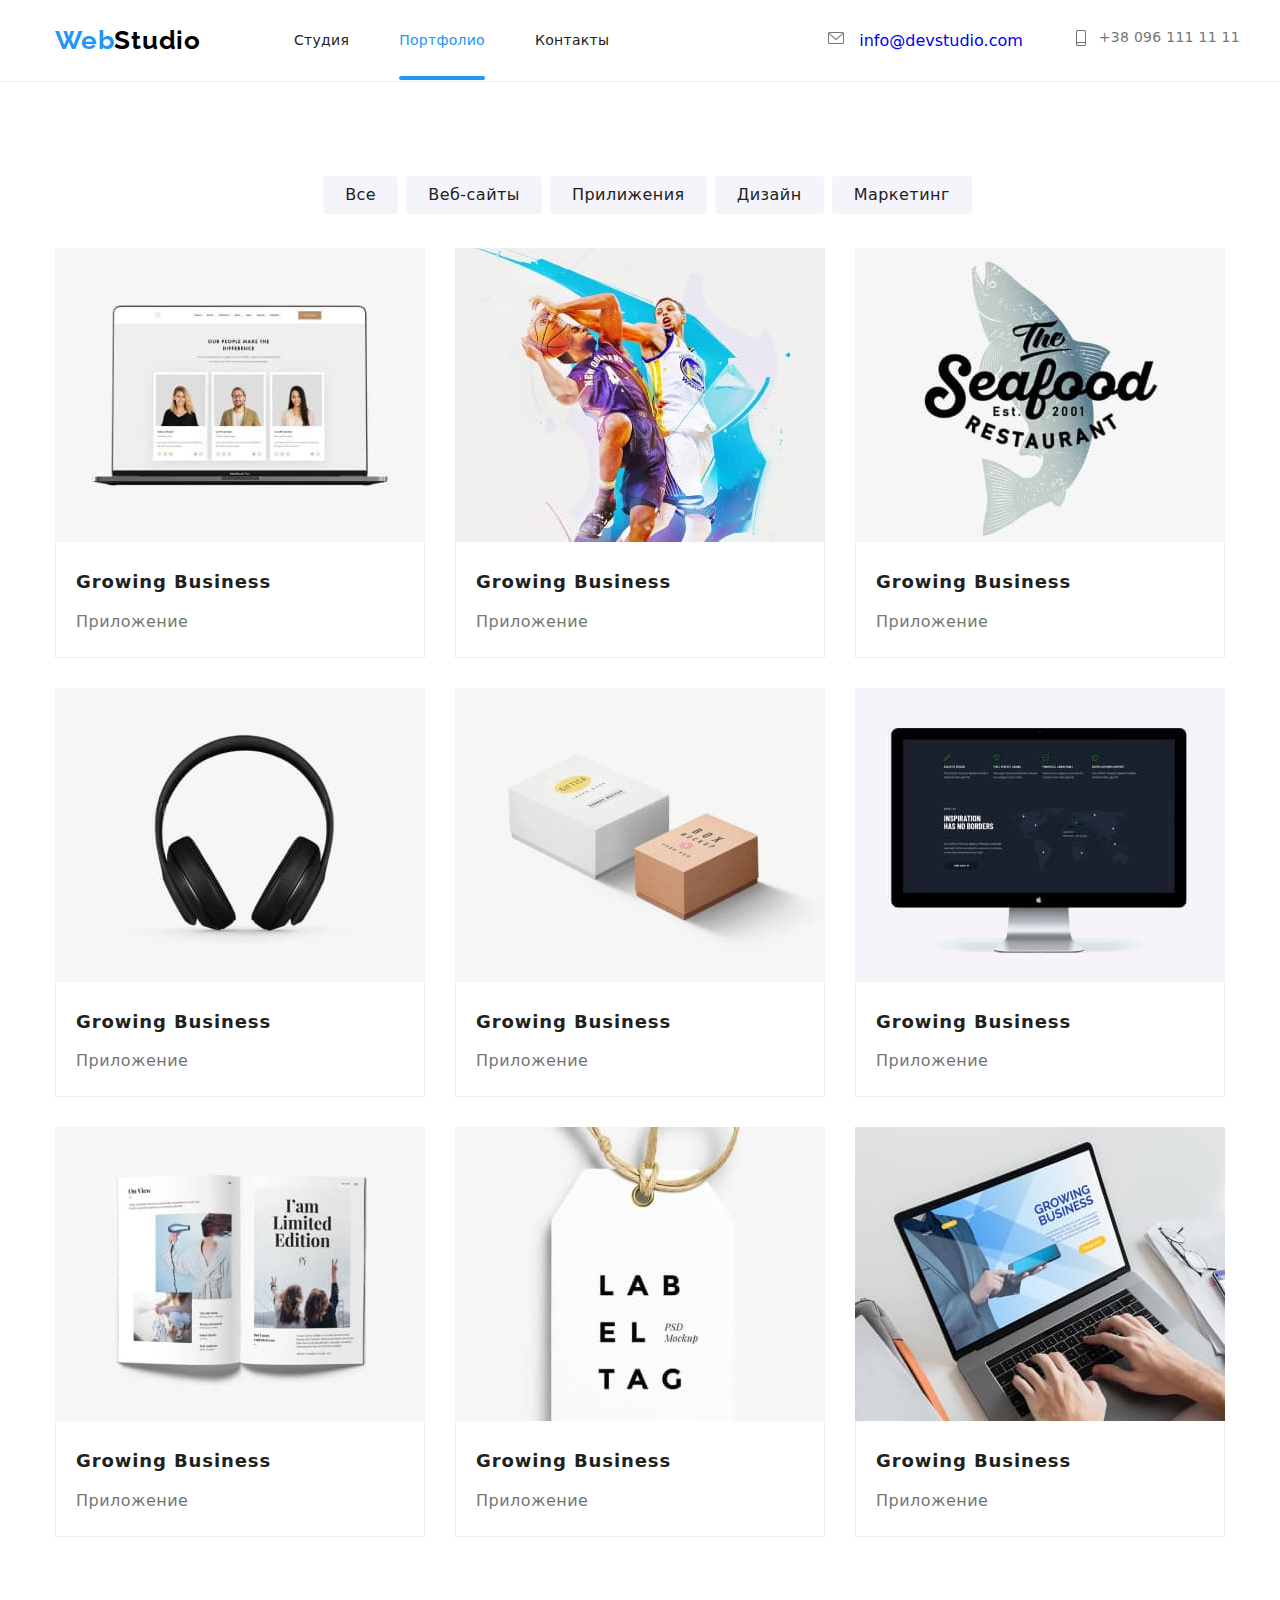
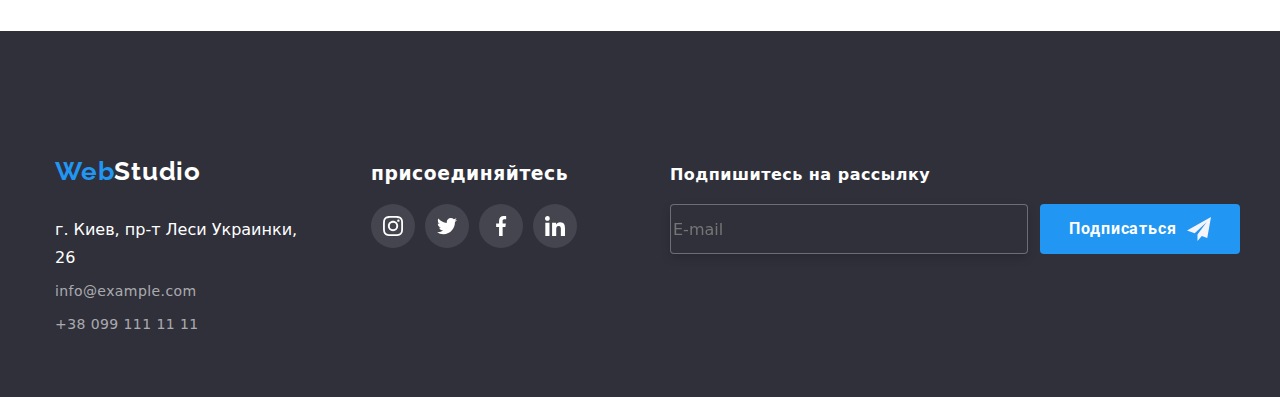
==== commit e5559728: "ok" ====
--- a/portfolio.html
+++ b/portfolio.html
@@ -18,41 +18,41 @@
   <body>
     <!--секция хедер-->
     <header class="header">
-      <div class="container header-nav-list">
-        <nav class="header-container">
-          <a class="header-logo" href="./index.html"
-            >Web<span class="logo-studio">Studio</span></a
+      <div class="container header__nav__list">
+        <nav class="header__container">
+          <a class="header__logo" href="./index.html"
+            >Web<span class="logo__studio">Studio</span></a
           >
 
-          <ul class="header-list list">
-            <li class="nav-item">
-              <a href="./index.html" class="header-item-studio">Студия</a>
-            </li>
-            <li class="nav-item">
+          <ul class="header__list list">
+            <li class="nav__item">
+              <a href="./index.html" class="header__item__studio">Студия</a>
+            </li>
+            <li class="nav__item">
               <a
                 href="./portfolio.html"
-                class="header-item-portfolio current neon"
+                class="header__item__portfolio current neon"
                 target="_blank"
                 >Портфолио</a
               >
             </li>
-            <li class="nav-item">
-              <a href="" class="header-item-contacts">Контакты</a>
+            <li class="nav__item">
+              <a href="" class="header__item__contacts">Контакты</a>
             </li>
           </ul>
         </nav>
-        <ul class="header-nav list">
-          <li class="mail-contacts link">
-            <a class="header-mail" href="mailto:info@devstudio.com">
-              <svg class="icon-mail" width="16px" height="12px">
+        <ul class="header__nav list">
+          <li class="mail__contacts link">
+            <a class="heade__mail" href="mailto:info@devstudio.com">
+              <svg class="icon__mail" width="16px" height="12px">
                 <use href="./images/icons.svg/symbol-defs.svg#mail"></use>
               </svg>
               info@devstudio.com
             </a>
           </li>
-          <li class="mail-contacts link">
-            <a class="header-phone" href="tel:+380961111111">
-              <svg class="icon-phone" width="10px" height="16px">
+          <li class="mail__contacts link">
+            <a class="header__phone" href="tel:+380961111111">
+              <svg class="icon__phone" width="10px" height="16px">
                 <use href="./images/icons.svg/symbol-defs.svg#telefone"></use>
               </svg>
               +38 096 111 11 11</a
--- a/css/style.css
+++ b/css/style.css
@@ -52,21 +52,20 @@
 .container {
   width: 1200px;
   padding-left: 15px;
-  padding-right: 15px;
   margin-right: auto;
   margin-left: auto;
 }
-.header-container {
-  display: flex;
-  align-items: center;
-}
-.header-nav-list {
+.header__container {
+  display: flex;
+  align-items: center;
+}
+.header__nav__list {
   display: flex;
   align-items: center;
 }
 /* WebStudio */
 
-.header-logo {
+.header__logo {
   font-family: Raleway;
   font-style: normal;
   font-weight: bold;
@@ -78,7 +77,7 @@
   color: #2196f3;
 }
 /* WebStudio */
-.logo-studio {
+.logo__studio {
   font-family: Raleway;
   font-style: normal;
   font-weight: bold;
@@ -90,12 +89,12 @@
 }
 /* Студия */
 
-.header-list {
+.header__list {
   display: flex;
   margin: 0px;
 }
 
-.header-item-studio {
+.header__item__studio {
   font-weight: 500;
   padding-top: 32px;
   padding-bottom: 32px;
@@ -117,12 +116,12 @@
   width: 100%;
   height: 4px;
 }
-.header-list .nav-item .current {
+.header__list .nav__item .current {
   color: #2196f3;
 }
 /* Студия */
-.header-item-studio:hover,
-.header-item-studio:focus {
+.header__item__studio:hover,
+.header__item__studio:focus {
   font-weight: 500;
   line-height: 1.14;
   letter-spacing: 0.02em;
@@ -130,7 +129,7 @@
 }
 
 /* Портфолио */
-.header-item-portfolio {
+.header__item__portfolio {
   font-weight: 500;
   padding-top: 32px;
   padding-bottom: 32px;
@@ -144,18 +143,18 @@
 }
 
 /* Портфолио */
-.header-item-portfolio:hover,
-.header-item-portfolio:focus {
+.header__item__portfolio:hover,
+.header__item__portfolio:focus {
   font-weight: 500;
 
   letter-spacing: 0.02em;
   color: #2196f3;
 }
 /* Контакты */
-.nav-item:not(:last-child) {
+.nav__item:not(:last-child) {
   margin-right: 50px;
 }
-.header-item-contacts {
+.header__item__contacts {
   font-weight: 500;
   padding-top: 32px;
   padding-bottom: 32px;
@@ -167,29 +166,29 @@
 }
 
 /* Контакты */
-.header-item-contacts:hover,
-.header-item-contacts:focus {
+.header__item__contacts:hover,
+.header__item__contacts:focus {
   font-weight: 500;
   line-height: 1.14;
   letter-spacing: 0.02em;
 
   color: #2196f3;
 }
-.mail-contacts:hover {
+.mail__contacts:hover {
   color: #2196f3;
 }
-.header-nav {
+.header__nav {
   display: flex;
   margin-top: 0px;
   margin-bottom: 0px;
   margin-left: auto;
 }
 /* info@devstudio.com */
-.mail-contacts:not(:last-child) {
+.mail__contacts:not(:last-child) {
   margin-right: 50px;
 }
 
-.header-mail {
+.header__mail {
   display: flex;
   align-items: center;
   font-weight: 500;
@@ -199,28 +198,28 @@
   color: #757575;
   transition: color var(--transition-timing) var(--transition-function);
 }
-.icon-mail {
+.icon__mail {
   fill: #757575;
   margin-right: 10px;
   height: 16px;
 }
-.header-mail:hover .icon-mail,
-.header-mail:focus .icon-mail,
-.header-phone:hover .icon-phone,
-.header-phone:focus .icon-phone {
+.header__mail:hover .icon__mail,
+.header__mail:focus .icon__mail,
+.header__phone:hover .icon__phone,
+.header__phone:focus .icon__phone {
   fill: #2196f3;
 }
 
 /* info@devstudio.com */
-.header-mail:hover,
-.header-mail:focus,
-.header-phone:hover,
-.header-phone:focus {
+.header__mail:hover,
+.header__mail:focus,
+.header__phone:hover,
+.header__phone:focus {
   color: #2196f3;
 }
 /* +38 096 111 11 11 */
 
-.header-phone {
+.header__phone {
   display: block;
   display: flex;
   align-items: center;
@@ -234,7 +233,7 @@
 }
 /* +38 096 111 11 11 */
 
-.icon-phone {
+.icon__phone {
   fill: #757575;
   margin-right: 10px;
   width: 16px;
@@ -501,7 +500,9 @@
 .checkbox:checked + .custom-checkbox {
   background-color: #2196f3;
   outline-color: #2196f3;
-}
+  box-shadow: 0px 4px 4px rgb(0 0 0 / 25%), 0px 4px 4px rgb(0 0 0 / 25%);
+}
+
 .visualitty-hidden {
   position: absolute;
   white-space: nowrap;
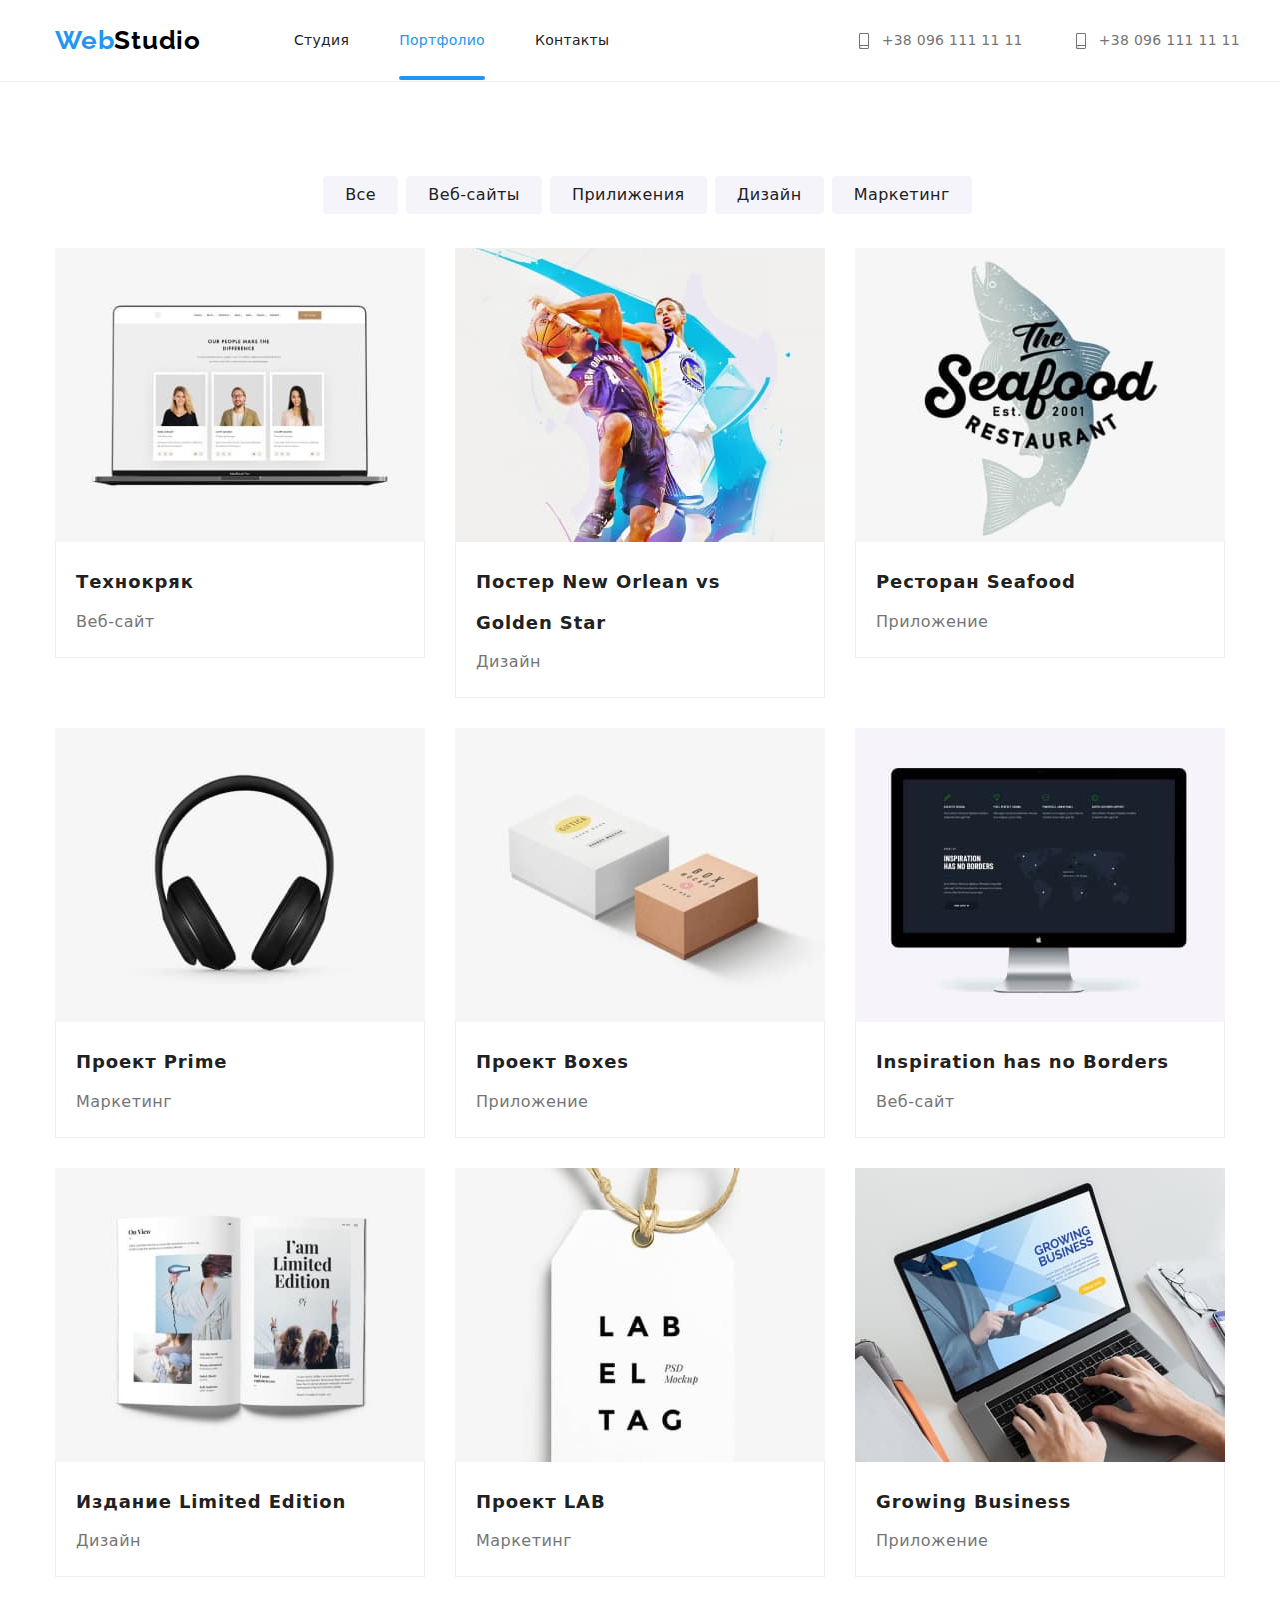
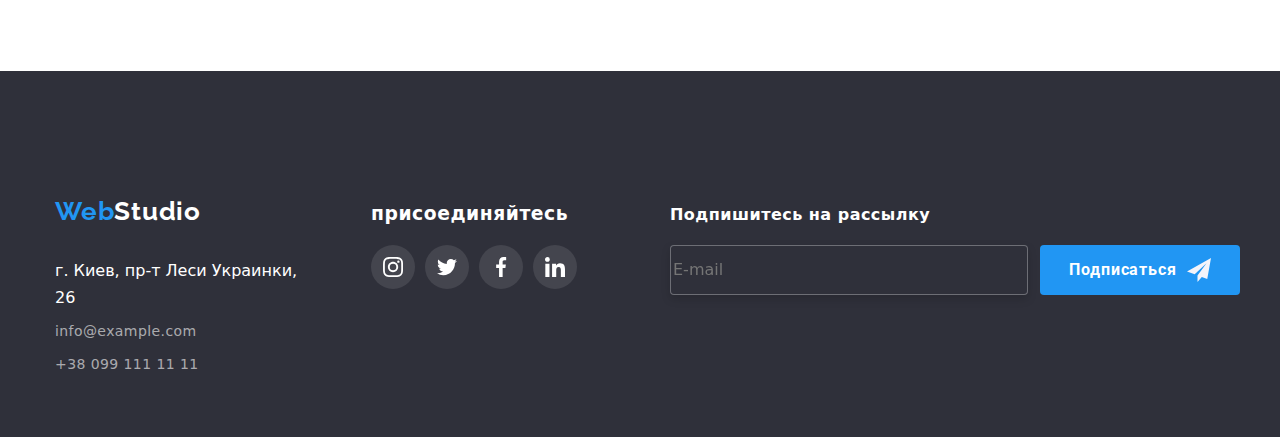
==== commit 3a244ba4: "ok" ====
--- a/portfolio.html
+++ b/portfolio.html
@@ -43,12 +43,12 @@
         </nav>
         <ul class="header__nav list">
           <li class="mail__contacts link">
-            <a class="heade__mail" href="mailto:info@devstudio.com">
-              <svg class="icon__mail" width="16px" height="12px">
-                <use href="./images/icons.svg/symbol-defs.svg#mail"></use>
+            <a class="header__phone" href="tel:+380961111111">
+              <svg class="icon__phone" width="10px" height="16px">
+                <use href="./images/icons.svg/symbol-defs.svg#telefone"></use>
               </svg>
-              info@devstudio.com
-            </a>
+              +38 096 111 11 11</a
+            >
           </li>
           <li class="mail__contacts link">
             <a class="header__phone" href="tel:+380961111111">
@@ -63,35 +63,35 @@
     </header>
     <!--Секция -->
     <main>
-      <section class="portfolio-container">
+      <section class="portfolio__container">
         <div class="container">
-          <ul class="content-main">
-            <li class="list-btn list">
-              <button class="portfolio-btn" type="button">Все</button>
-            </li>
-            <li class="list-btn list">
-              <button class="portfolio-btn" type="button">Веб-сайты</button>
-            </li>
-            <li class="list-btn list">
-              <button class="portfolio-btn" type="button">Прилижения</button>
-            </li>
-            <li class="list-btn list">
-              <button class="portfolio-btn" type="button">Дизайн</button>
-            </li>
-            <li class="list-btn list">
-              <button class="portfolio-btn" type="button">Маркетинг</button>
+          <ul class="content__main">
+            <li class="list__btn list">
+              <button class="portfolio__btn" type="button">Все</button>
+            </li>
+            <li class="list__btn list">
+              <button class="portfolio__btn" type="button">Веб-сайты</button>
+            </li>
+            <li class="list__btn list">
+              <button class="portfolio__btn" type="button">Прилижения</button>
+            </li>
+            <li class="list__btn list">
+              <button class="portfolio__btn" type="button">Дизайн</button>
+            </li>
+            <li class="list__btn list">
+              <button class="portfolio__btn" type="button">Маркетинг</button>
             </li>
           </ul>
 
           <!--Уникальный контент-->
 
-          <ul class="uniqum-content-block">
-            <li class="main-content list">
-              <a class="link-content" href="">
+          <ul class="uniqum__content__block">
+            <li class="main__content list">
+              <a class="link__content" href="">
                 <div class="product">
                   <img class="image" src="./images/image_1.jpg" alt="image_1" />
-                  <div class="product-overlay">
-                    <p class="content-text">
+                  <div class="product__overlay">
+                    <p class="content__text">
                       Ресурс предлагает комплексные<br />
                       предложения с разным уровнем функционала и сервисов. Все
                       это<br />
@@ -100,183 +100,183 @@
                     </p>
                   </div>
                 </div>
-                <div class="paragraf-web">
-                  <h2 class="paragraph">Growing Business</h2>
+                <div class="paragraf__web">
+                  <h2 class="paragraph">Технокряк</h2>
+                  <p class="title">Веб-сайт</p>
+                </div>
+              </a>
+            </li>
+            <li class="main__content list">
+              <a class="link__content" href="">
+                <div class="product">
+                  <img class="image" src="./images/image_2.jpg" alt="image_1" />
+                  <div class="product__overlay">
+                    <div class="product__actions">
+                      <p class="content__text">
+                        Ресурс предлагает комплексные<br />
+                        предложения с разным уровнем функционала и сервисов. Все
+                        это<br />
+                        позволит посетителю получить<br />исчерпывающие
+                        сведения<br />о компании или частном лице.
+                      </p>
+                    </div>
+                  </div>
+                </div>
+                <div class="paragraf__web">
+                  <h2 class="paragraph">Постер New Orlean vs Golden Star</h2>
+                  <p class="title">Дизайн</p>
+                </div>
+              </a>
+            </li>
+            <li class="main__content list">
+              <a class="link__content" href="">
+                <div class="product">
+                  <img class="image" src="./images/image_3.jpg" alt="image_1" />
+                  <div class="product__overlay">
+                    <div class="product__actions">
+                      <p class="content__text">
+                        Ресурс предлагает комплексные<br />
+                        предложения с разным уровнем функционала и сервисов. Все
+                        это<br />
+                        позволит посетителю получить<br />исчерпывающие
+                        сведения<br />о компании или частном лице.
+                      </p>
+                    </div>
+                  </div>
+                </div>
+                <div class="paragraf__web">
+                  <h2 class="paragraph">Ресторан Seafood</h2>
                   <p class="title">Приложение</p>
                 </div>
               </a>
             </li>
-            <li class="main-content list">
-              <a class="link-content" href="">
-                <div class="product">
-                  <img class="image" src="./images/image_2.jpg" alt="image_1" />
-                  <div class="product-overlay">
-                    <div class="product-actions">
-                      <p class="content-text">
-                        Ресурс предлагает комплексные<br />
-                        предложения с разным уровнем функционала и сервисов. Все
-                        это<br />
-                        позволит посетителю получить<br />исчерпывающие
-                        сведения<br />о компании или частном лице.
-                      </p>
-                    </div>
-                  </div>
-                </div>
-                <div class="paragraf-web">
-                  <h2 class="paragraph">Growing Business</h2>
+            <li class="main__content list">
+              <a class="link__content" href="">
+                <div class="product">
+                  <img class="image" src="./images/image_4.jpg" alt="image_1" />
+                  <div class="product__overlay">
+                    <div class="product__actions">
+                      <p class="content__text">
+                        Ресурс предлагает комплексные<br />
+                        предложения с разным уровнем функционала и сервисов. Все
+                        это<br />
+                        позволит посетителю получить<br />исчерпывающие
+                        сведения<br />о компании или частном лице.
+                      </p>
+                    </div>
+                  </div>
+                </div>
+                <div class="paragraf__web">
+                  <h2 class="paragraph">Проект Prime</h2>
+                  <p class="title">Маркетинг</p>
+                </div>
+              </a>
+            </li>
+            <li class="main__content list">
+              <a class="link__content" href="">
+                <div class="product">
+                  <img class="image" src="./images/image_5.jpg" alt="image_1" />
+                  <div class="product__overlay">
+                    <div class="product__actions">
+                      <p class="content__text">
+                        Ресурс предлагает комплексные<br />
+                        предложения с разным уровнем функционала и сервисов. Все
+                        это<br />
+                        позволит посетителю получить<br />исчерпывающие
+                        сведения<br />о компании или частном лице.
+                      </p>
+                    </div>
+                  </div>
+                </div>
+                <div class="paragraf__web">
+                  <h2 class="paragraph">Проект Boxes</h2>
                   <p class="title">Приложение</p>
                 </div>
               </a>
             </li>
-            <li class="main-content list">
-              <a class="link-content" href="">
-                <div class="product">
-                  <img class="image" src="./images/image_3.jpg" alt="image_1" />
-                  <div class="product-overlay">
-                    <div class="product-actions">
-                      <p class="content-text">
-                        Ресурс предлагает комплексные<br />
-                        предложения с разным уровнем функционала и сервисов. Все
-                        это<br />
-                        позволит посетителю получить<br />исчерпывающие
-                        сведения<br />о компании или частном лице.
-                      </p>
-                    </div>
-                  </div>
-                </div>
-                <div class="paragraf-web">
-                  <h2 class="paragraph">Growing Business</h2>
-                  <p class="title">Приложение</p>
-                </div>
-              </a>
-            </li>
-            <li class="main-content list">
-              <a class="link-content" href="">
-                <div class="product">
-                  <img class="image" src="./images/image_4.jpg" alt="image_1" />
-                  <div class="product-overlay">
-                    <div class="product-actions">
-                      <p class="content-text">
-                        Ресурс предлагает комплексные<br />
-                        предложения с разным уровнем функционала и сервисов. Все
-                        это<br />
-                        позволит посетителю получить<br />исчерпывающие
-                        сведения<br />о компании или частном лице.
-                      </p>
-                    </div>
-                  </div>
-                </div>
-                <div class="paragraf-web">
-                  <h2 class="paragraph">Growing Business</h2>
-                  <p class="title">Приложение</p>
-                </div>
-              </a>
-            </li>
-            <li class="main-content list">
-              <a class="link-content" href="">
-                <div class="product">
-                  <img class="image" src="./images/image_5.jpg" alt="image_1" />
-                  <div class="product-overlay">
-                    <div class="product-actions">
-                      <p class="content-text">
-                        Ресурс предлагает комплексные<br />
-                        предложения с разным уровнем функционала и сервисов. Все
-                        это<br />
-                        позволит посетителю получить<br />исчерпывающие
-                        сведения<br />о компании или частном лице.
-                      </p>
-                    </div>
-                  </div>
-                </div>
-                <div class="paragraf-web">
-                  <h2 class="paragraph">Growing Business</h2>
-                  <p class="title">Приложение</p>
-                </div>
-              </a>
-            </li>
-            <li class="main-content list">
-              <a class="link-content" href="">
+            <li class="main__content list">
+              <a class="link__content" href="">
                 <div class="product">
                   <img class="image" src="./images/image_6.jpg" alt="image_1" />
-                  <div class="product-overlay">
-                    <div class="product-actions">
-                      <p class="content-text">
-                        Ресурс предлагает комплексные<br />
-                        предложения с разным уровнем функционала и сервисов. Все
-                        это<br />
-                        позволит посетителю получить<br />исчерпывающие
-                        сведения<br />о компании или частном лице.
-                      </p>
-                    </div>
-                  </div>
-                </div>
-                <div class="paragraf-web">
-                  <h2 class="paragraph">Growing Business</h2>
-                  <p class="title">Приложение</p>
-                </div>
-              </a>
-            </li>
-            <li class="main-content list">
-              <a class="link-content" href="">
+                  <div class="product__overlay">
+                    <div class="product__actions">
+                      <p class="content__text">
+                        Ресурс предлагает комплексные<br />
+                        предложения с разным уровнем функционала и сервисов. Все
+                        это<br />
+                        позволит посетителю получить<br />исчерпывающие
+                        сведения<br />о компании или частном лице.
+                      </p>
+                    </div>
+                  </div>
+                </div>
+                <div class="paragraf__web">
+                  <h2 class="paragraph">Inspiration has no Borders</h2>
+                  <p class="title">Веб-сайт</p>
+                </div>
+              </a>
+            </li>
+            <li class="main__content list">
+              <a class="link__content" href="">
                 <div class="product">
                   <img class="image" src="./images/image_7.jpg" alt="image_1" />
-                  <div class="product-overlay">
-                    <div class="product-actions">
-                      <p class="content-text">
-                        Ресурс предлагает комплексные<br />
-                        предложения с разным уровнем функционала и сервисов. Все
-                        это<br />
-                        позволит посетителю получить<br />исчерпывающие
-                        сведения<br />о компании или частном лице.
-                      </p>
-                    </div>
-                  </div>
-                </div>
-                <div class="paragraf-web">
-                  <h2 class="paragraph">Growing Business</h2>
-                  <p class="title">Приложение</p>
-                </div>
-              </a>
-            </li>
-            <li class="main-content list">
-              <a class="link-content" href="">
+                  <div class="product__overlay">
+                    <div class="product__actions">
+                      <p class="content__text">
+                        Ресурс предлагает комплексные<br />
+                        предложения с разным уровнем функционала и сервисов. Все
+                        это<br />
+                        позволит посетителю получить<br />исчерпывающие
+                        сведения<br />о компании или частном лице.
+                      </p>
+                    </div>
+                  </div>
+                </div>
+                <div class="paragraf__web">
+                  <h2 class="paragraph">Издание Limited Edition</h2>
+                  <p class="title">Дизайн</p>
+                </div>
+              </a>
+            </li>
+            <li class="main__content list">
+              <a class="link__content" href="">
                 <div class="product">
                   <img class="image" src="./images/image_8.jpg" alt="image_1" />
-                  <div class="product-overlay">
-                    <div class="product-actions">
-                      <p class="content-text">
-                        Ресурс предлагает комплексные<br />
-                        предложения с разным уровнем функционала и сервисов. Все
-                        это<br />
-                        позволит посетителю получить<br />исчерпывающие
-                        сведения<br />о компании или частном лице.
-                      </p>
-                    </div>
-                  </div>
-                </div>
-                <div class="paragraf-web">
-                  <h2 class="paragraph">Growing Business</h2>
-                  <p class="title">Приложение</p>
-                </div>
-              </a>
-            </li>
-            <li class="main-content list">
-              <a class="link-content" href="">
+                  <div class="product__overlay">
+                    <div class="product__actions">
+                      <p class="content__text">
+                        Ресурс предлагает комплексные<br />
+                        предложения с разным уровнем функционала и сервисов. Все
+                        это<br />
+                        позволит посетителю получить<br />исчерпывающие
+                        сведения<br />о компании или частном лице.
+                      </p>
+                    </div>
+                  </div>
+                </div>
+                <div class="paragraf__web">
+                  <h2 class="paragraph">Проект LAB</h2>
+                  <p class="title">Маркетинг</p>
+                </div>
+              </a>
+            </li>
+            <li class="main__content list">
+              <a class="link__content" href="">
                 <div class="product">
                   <img class="image" src="./images/image_9.jpg" alt="image_1" />
-                  <div class="product-overlay">
-                    <div class="product-actions">
-                      <p class="content-text">
-                        Ресурс предлагает комплексные<br />
-                        предложения с разным уровнем функционала и сервисов. Все
-                        это<br />
-                        позволит посетителю получить<br />исчерпывающие
-                        сведения<br />о компании или частном лице.
-                      </p>
-                    </div>
-                  </div>
-                </div>
-                <div class="paragraf-web">
+                  <div class="product__overlay">
+                    <div class="product__actions">
+                      <p class="content__text">
+                        Ресурс предлагает комплексные<br />
+                        предложения с разным уровнем функционала и сервисов. Все
+                        это<br />
+                        позволит посетителю получить<br />исчерпывающие
+                        сведения<br />о компании или частном лице.
+                      </p>
+                    </div>
+                  </div>
+                </div>
+                <div class="paragraf__web">
                   <h2 class="paragraph">Growing Business</h2>
                   <p class="title">Приложение</p>
                 </div>
@@ -288,59 +288,59 @@
     </main>
     <!-- Секция контакты -->
 
-    <footer class="footer-container">
-      <div class="container adress-footer">
-        <div class="conteyner-footer">
-          <a class="footer-logo" href="./index.html"
-            >Web<span class="logo-studio-footer">Studio</span></a
+    <footer class="footer__container">
+      <div class="container adress__footer">
+        <div class="conteyner__footer">
+          <a class="footer__logo" href="./index.html"
+            >Web<span class="logo__studio__footer">Studio</span></a
           >
           <address class="address">г. Киев, пр-т Леси Украинки, 26</address>
-          <ul class="footer-list list">
-            <li class="footer-adress">
-              <a class="footer-item" href="mailto:info@example.com"
+          <ul class="footer__list list">
+            <li class="footer__adress">
+              <a class="footer__item" href="mailto:info@example.com"
                 >info@example.com</a
               >
             </li>
-            <li class="footer-list list">
-              <a class="footer-item" href="tel:+380991111111"
+            <li class="footer__list list">
+              <a class="footer__item" href="tel:+380991111111"
                 >+38 099 111 11 11</a
               >
             </li>
           </ul>
         </div>
-        <div class="sety-come">
+        <div class="sety__come">
           <h3 class="commen">присоединяйтесь</h3>
           <ul class="sety">
-            <li class="sety-social">
-              <a class="social-all" href="" aria-label="instogram">
-                <svg class="svg-icon-come">
+            <li class="sety__social">
+              <a class="social__all" href="" aria-label="instogram">
+                <svg class="svg__icon__come">
                   <use
                     href="./images/icons.svg/symbol-defs.svg#instagram-logo"
                   ></use>
                 </svg>
               </a>
             </li>
-            <li class="sety-social">
-              <a class="social-all" href="" aria-label="twitter">
-                <svg class="svg-icon-come">
+            <li class="sety__social">
+              <a class="social__all" href="" aria-label="twitter">
+                <svg class="svg__icon__come">
                   <use
                     href="./images/icons.svg/symbol-defs.svg#twitter-logo"
                   ></use>
                 </svg>
               </a>
             </li>
-            <li class="sety-social">
-              <a class="social-all" href="" aria-label="facebook">
-                <svg class="svg-icon-come">
+            <li class="sety__social">
+              <a class="social__all" href="" aria-label="facebook">
+                <svg class="svg__icon__come">
                   <use
                     href="./images/icons.svg/symbol-defs.svg#facebook-logo"
                   ></use>
                 </svg>
               </a>
             </li>
-            <li class="sety-social">
-              <a class="social-all" href="" aria-label="IN">
-                <svg class="svg-icon-come">
+            <li class="sety__social">
+              <a class="social__all" href="" aria-label="IN">
+                <svg class="svg__icon__come">
                   <use
                     href="./images/icons.svg/symbol-defs.svg#linkedin-logo"
                   ></use>
@@ -349,19 +349,19 @@
             </li>
           </ul>
         </div>
-        <form class="form-masenger">
-          <label class="masenger" for="label-masenger"
+        <form class="form__masenger">
+          <label class="masenger" for="label__masenger"
             >Подпишитесь на рассылку
             <input
-              class="label-masenger"
-              id="label-masenger"
+              class="label__masenger"
+              id="label__masenger"
               placeholder="E-mail"
               type="text"
             />
           </label>
-          <button class="masenger-send">
-            <span class="masenger-send-go">Подписаться</span>
-            <svg class="send-icon">
+          <button class="masenger__send">
+            <span class="masenger__send__go">Подписаться</span>
+            <svg class="send__icon">
               <use href="./images/icons.svg/modal.svg#icon-send-1"></use>
             </svg>
           </button>
--- a/css/style.css
+++ b/css/style.css
@@ -244,18 +244,18 @@
   padding-top: 94px;
   padding-bottom: 94px;
 }
-.hero-list {
-  display: flex;
-}
-.hero-item {
+.hero__list {
+  display: flex;
+}
+.hero__item {
   width: 270px;
 }
 
-.hero-item:not(:last-child) {
+.hero__item:not(:last-child) {
   margin-right: 30px;
 }
 
-.unique-content {
+.unique__content {
   margin: 0 auto;
   padding-top: 200px;
   padding-bottom: 200px;
@@ -274,7 +274,7 @@
   box-shadow: 0px 4px 4px rgba(0, 0, 0, 0.25), 0px 4px 4px rgba(0, 0, 0, 0.25);
 }
 /* Эффективные решения для вашегоt бизнеса */
-.main-logo {
+.main__logo {
   font-family: Roboto;
   text-align: center;
   letter-spacing: 0.06em;
@@ -288,7 +288,7 @@
   display: flexbox;
   margin: 30px 700px 200px 700px;
 }
-.main-button {
+.main__button {
   margin-top: 30px;
   padding: 10px 32px;
   min-width: 13px;
@@ -304,8 +304,8 @@
   border: 0;
   font-family: Roboto;
 }
-.main-button:hover,
-.main-button:focus {
+.main__button:hover,
+.main__button:focus {
   font-family: Roboto;
   line-height: 1.87;
   align-items: center;
@@ -325,7 +325,7 @@
   transition: opacity 250ms cubic-bezier(0.4, 0, 0.2, 1),
     transform 250ms cubic-bezier(0.4, 0, 0.2, 1);
 }
-.backdrop.is-hidden {
+.backdrop.is__hidden {
   position: fixed;
   top: 0;
   left: 0;
@@ -354,7 +354,7 @@
   width: 11px;
   height: 11px;
 }
-.close-btn {
+.close__btn {
   position: absolute;
   right: 8px;
   top: 8px;
@@ -367,28 +367,28 @@
   cursor: pointer;
   transition: fill var(--transition-timing) var(--transition-function);
 }
-.close-btn:hover,
-.close-btn:focus {
+.close__btn:hover,
+.close__btn:focus {
   fill: #2196f3;
 }
-.form-js {
+.form__js {
   margin-top: 12px;
 }
-.modal-title {
+.modal__title {
   font-family: Roboto;
   font-weight: 700;
   font-size: 20px;
   letter-spacing: 0.03em;
   line-height: 1.44;
 }
-.modal-js {
+.modal__js {
   display: flex;
   position: relative;
   flex-direction: column;
   margin-bottom: 10px;
   transition: 250ms cubic-bezier(0.4, 0, 0.2, 1);
 }
-.modal-js label {
+.modal__js label {
   margin-bottom: 4px;
   letter-spacing: 0.01em;
   line-height: 0.88;
@@ -396,10 +396,10 @@
   margin-left: 0px;
   text-align: left;
 }
-.modal-js input[type="checkbox"] {
+.modal__js input[type="checkbox"] {
   width: 40px;
 }
-.modal-link {
+.modal__link {
   line-height: 1.16;
   letter-spacing: 0.03em;
   color: #2196f3;
@@ -408,7 +408,7 @@
   text-underline-position: under;
 }
 
-.box-input {
+.box__input {
   height: 40px;
   border: 1px solid rgba(33, 33, 33, 0.2);
   border-radius: 4px;
@@ -417,7 +417,7 @@
   outline: transparent;
 }
 
-.box-input-coment {
+.box__input__coment {
   height: 120px;
   border: 1px solid rgba(33, 33, 33, 0.2);
   border-radius: 4px;
@@ -431,7 +431,7 @@
   outline: transparent;
 }
 
-.modal-icon {
+.modal__icon {
   position: absolute;
   top: 58%;
   left: 15px;
@@ -443,25 +443,25 @@
   outline: transparent;
 }
 
-.box-input:hover,
-.box-input:focus {
+.box__input:hover,
+.box__input:focus {
   border-color: #2196f3;
 }
 
-.modal-js:hover input,
-.modal-js:focus input {
+.modal__js:hover input,
+.modal__js:focus input {
   border-color: #2196f3;
 }
-.modal-icon:hover {
+.modal__icon:hover {
   fill: #2196f3;
 }
 
-.box-input:hover + .modal-icon,
-.box-input:focus + .modal-icon {
+.box__input:hover + .modal__icon,
+.box__input:focus + .modal__icon {
   fill: #2196f3;
 }
-.box-input-coment:hover,
-.box-input-coment:focus {
+.box__input__coment:hover,
+.box__input__coment:focus {
   border-color: #2196f3;
 }
 
@@ -472,14 +472,14 @@
   justify-content: center;
 }
 
-.custom-checkbox-icon {
+.custom__checkbox__icon {
   width: 10px;
   height: 10px;
   opacity: 0;
   transition: opacity 300ms ease-in;
 }
 
-.custom-checkbox {
+.custom__checkbox {
   width: 16px;
   height: 15px;
   display: flex;
@@ -493,17 +493,16 @@
   fill: #eeeeee;
 }
 
-.checkbox:checked + .custom-checkbox .custom-checkbox-icon {
+.checkbox:checked + .custom__checkbox .custom__checkbox__icon {
   opacity: 1;
   fill: #eeeeee;
 }
-.checkbox:checked + .custom-checkbox {
+.checkbox:checked + .custom__checkbox {
   background-color: #2196f3;
   outline-color: #2196f3;
-  box-shadow: 0px 4px 4px rgb(0 0 0 / 25%), 0px 4px 4px rgb(0 0 0 / 25%);
-}
-
-.visualitty-hidden {
+  box-shadow: 0px 4px 4px rgba(0, 0, 0, 0.25), 0px 4px 4px rgba(0, 0, 0, 0.25);
+}
+.visualitty__hidden {
   position: absolute;
   white-space: nowrap;
   width: 1px;
@@ -515,7 +514,7 @@
   clip-path: inset(50%);
   margin: -1px;
 }
-.text-modal {
+.text__modal {
   font-size: 14px;
 }
 .send {
@@ -535,9 +534,10 @@
   border: 0;
   font-family: Roboto;
 }
+/*=====================================================*/
 
 /* Внимание к деталям */
-.hero-title {
+.hero__title {
   font-size: 14px;
   line-height: 1.15;
   letter-spacing: 0.03em;
@@ -546,7 +546,7 @@
 
   color: #212121;
 }
-.hero-item-logo {
+.hero__item__logo {
   height: 120px;
   border-radius: 4px;
   margin-bottom: 30px;
@@ -555,12 +555,12 @@
   align-items: center;
   background-color: #f5f4fa;
 }
-.item-logo-svg {
+.item__logo__svg {
   width: 70px;
   height: 70px;
 }
 /* Идейные соображения, а также начало повседневной работы по формированию позиции. */
-.upper-title {
+.upper__title {
   font-size: 14px;
   line-height: 1.7;
   letter-spacing: 0.03em;
@@ -572,7 +572,7 @@
   padding-bottom: 94px;
 }
 
-.study-title {
+.study__title {
   margin-bottom: 50px;
   font-size: 36px;
   line-height: 2.62;
@@ -582,20 +582,20 @@
   color: #212121;
 }
 
-.study-list {
-  display: flex;
-}
-.picture-item:not(:last-child) {
+.study__list {
+  display: flex;
+}
+.picture__item:not(:last-child) {
   margin-right: 30px;
 }
-.picture-item {
+.picture__item {
   position: relative;
 }
 /* img */
-.study-item-image {
+.study__item__image {
   width: 370px;
 }
-.box-1 {
+.box__1 {
   position: absolute;
   background: rgba(47, 48, 58, 0.8);
   width: 100%;
@@ -611,7 +611,7 @@
   max-width: 100%;
   height: auto;
 }
-.tittle-work {
+.tittle__work {
   color: #ffffff;
   font-family: "Roboto";
   font-style: normal;
@@ -631,37 +631,37 @@
   padding-bottom: 94px;
   background: #f5f4fa;
 }
-.about-list {
+.about__list {
   display: flex;
 }
 /* Наша команда */
-.about-text {
+.about__text {
   color: #212121;
   font-weight: bold;
   font-size: 36px;
   margin-bottom: 50px;
   text-align: center;
 }
-.about-item {
+.about__item {
   text-align: center;
   border-radius: 0px 0px 4px 4px;
   box-shadow: 0px 1px 3px rgb(0 0 0 / 12%), 0px 1px 1px rgb(0 0 0 / 14%),
     0px 2px 1px rgb(0 0 0 / 20%);
   background: #ffffff;
 }
-.about-item:not(:last-child) {
+.about__item:not(:last-child) {
   margin-right: 30px;
 }
-.about-imag1 {
+.about__img {
   width: 270px;
 }
 
-.about-product {
+.about__product {
   padding-top: 30px;
   padding-bottom: 30px;
 }
 /* Соц сети*/
-.soc-sety {
+.soc__sety {
   list-style-type: none;
   display: flex;
   padding-left: 0;
@@ -669,14 +669,14 @@
   margin-top: 16px;
 }
 
-.team-icon:not(:last-child) {
+.team__icon:not(:last-child) {
   margin-right: 10px;
 }
-.team-icon {
+.team__icon {
   width: 44px;
   height: 44px;
 }
-.team-link-icon {
+.team__link__icon {
   display: flex;
   width: 100%;
   height: 100%;
@@ -688,31 +688,31 @@
     background-color var(--transition-timing) var(--transition-function);
 }
 
-.team-link-icon:hover,
-.team-link-icon:focus {
+.team__link__icon:hover,
+.team__link__icon:focus {
   background-color: #2196f3;
   color: #fff;
 }
-.svg-icon {
+.svg__icon {
   fill: currentColor;
   width: 20px;
   height: 20px;
 }
-.svg-icon:hover,
-.svg-icon:focus {
+.svg__icon:hover,
+.svg__icon:focus {
   fill: #ffffff;
   height: 100%;
 }
 
 /* img1 */
-.about-title-igor {
+.about__title__igor {
   font-weight: 500;
   font-size: 16px;
   color: #212121;
   margin-bottom: 10px;
 }
 /* Product Designer */
-.about-upper-product {
+.about__upper__product {
   font-weight: normal;
   font-size: 16px;
   line-height: 1.18;
@@ -724,66 +724,66 @@
     0px 2px 1px rgb(0 0 0 / 20%);
   border-radius: 0px 0px 4px 4px;
 }
-.about-item:not(:last-child) {
+.about__item:not(:last-child) {
   margin-right: 30px;
 }
-.about-imag2 {
+.about__imag2 {
   width: 270px;
 }
-.about-title-olga {
+.about__title__olga {
   font-weight: 500;
   font-size: 16px;
   line-height: 1.18;
   margin-bottom: 10px;
   color: #212121;
 }
-.about-upper-fronted {
+.about__upper__fronted {
   font-weight: normal;
   font-size: 16px;
   line-height: 1.18;
   color: #757575;
 }
 /* img3 */
-.about-item-box {
+.about__item__box {
   margin-right: 30px;
   box-shadow: 0px 1px 3px rgb(0 0 0 / 12%), 0px 1px 1px rgb(0 0 0 / 14%),
     0px 2px 1px rgb(0 0 0 / 20%);
   border-radius: 0px 0px 4px 4px;
 }
-.about-imag3 {
+.about__imag3 {
   width: 270px;
 }
-.about-title-nicolay {
+.about__title__nicolay {
   font-weight: 500;
   font-size: 16px;
   line-height: 1.18;
   margin-bottom: 10px;
   color: #212121;
 }
-.about-upper-marketing {
+.about__upper__marketing {
   font-weight: normal;
   font-size: 16px;
   line-height: 1.18;
   color: #757575;
 }
 /* img4 */
-.about-item {
+.about__item {
   margin-right: 30px;
   box-shadow: 0px 1px 3px rgb(0 0 0 / 12%), 0px 1px 1px rgb(0 0 0 / 14%),
     0px 2px 1px rgb(0 0 0 / 20%);
   border-radius: 0px 0px 4px 4px;
 }
-.about-imag4 {
+.about__imag4 {
   width: 270px;
 }
-.about-title-mihail {
+.about__title__mihail {
   font-weight: 500;
   font-size: 16px;
   line-height: 1.18;
   margin-bottom: 10px;
   color: #212121;
 }
-.about-upper {
+.about__upper {
   font-weight: normal;
   font-size: 16px;
   line-height: 19px;
@@ -796,18 +796,18 @@
   padding-bottom: 94px;
 }
 
-.most-client {
+.most__client {
   text-align: center;
   margin-bottom: 50px;
   font-size: 36px;
   line-height: 2.62;
   letter-spacing: 0.03em;
 }
-.all-client {
+.all__client {
   display: inline;
   list-style-type: none;
 }
-.all-client {
+.all__client {
   display: flex;
 }
 .client:not(:last-child) {
@@ -829,14 +829,14 @@
 .client:focus {
   border-color: #2196f3;
 }
-.client-icon {
+.client__icon {
   width: 106px;
   height: 60px;
   fill: #afb1b8;
   transition: fill var(--transition-timing) var(--transition-function);
 }
 
-.client-link {
+.client__link {
   display: flex;
   justify-content: center;
   align-items: center;
@@ -846,33 +846,29 @@
   color: currentColor;
   cursor: pointer;
 }
-.client-link:hover .client-icon,
-.client-link:focus .client-icon {
+.client__link:hover .client__icon,
+.client__link:focus .client__icon {
   fill: #2196f3;
 }
 
 /* Footer bg*/
-.adress-footer {
+.adress__footer {
   display: flex;
   align-items: baseline;
 }
 
-.footer-container {
+.footer__container {
   background: #2f303a;
   padding-top: 60px;
   padding-bottom: 60px;
 }
 
-.logo-footer {
-  padding-top: 60px;
-  padding-left: 215px;
-}
 .adress {
   font-size: 14px;
   line-height: 1.5;
   letter-spacing: 0.03em;
 }
-.footer-logo {
+.footer__logo {
   font-family: Raleway;
   font-weight: bold;
   font-size: 26px;
@@ -892,7 +888,7 @@
   color: #ffffff;
   margin-bottom: 9px;
 }
-.footer-item {
+.footer__item {
   text-decoration: none;
   line-height: 1.71;
   letter-spacing: 0.03em;
@@ -900,14 +896,14 @@
   font-size: 14px;
   color: rgba(255, 255, 255, 0.6);
 }
-.logo-studio-footer {
+.logo__studio__footer {
   color: #ffffff;
 }
-.footer-adress:not(:last-child) {
+.footer__adress:not(:last-child) {
   margin-bottom: 9px;
 }
 /*---Социальные Сети*/
-.sety-come {
+.sety__come {
   width: 206px;
   height: 80px;
   margin-left: 70px;
@@ -924,25 +920,25 @@
   list-style-type: none;
   margin-top: 20px;
 }
-.sety-social:not(:last-child) {
+.sety__social:not(:last-child) {
   margin-right: 10px;
 }
-.sety-social {
+.sety__social {
   width: 44px;
   height: 44px;
   background: rgba(255, 255, 255, 0.1);
   border-radius: 50%;
 }
-.svg-icon-come {
+.svg__icon__come {
   width: 20px;
   height: 20px;
 }
-.social-all:hover,
-.social-all:focus {
+.social__all:hover,
+.social__all:focus {
   border-radius: 50%;
   background: #2196f3;
 }
-.social-all {
+.social__all {
   display: flex;
   justify-content: center;
   height: 44px;
@@ -951,7 +947,7 @@
   transition: background var(--transition-timing) var(--transition-function);
   border-radius: 50%;
 }
-.form-masenger {
+.form__masenger {
   display: flex;
   align-items: end;
   margin-left: 93px;
@@ -961,7 +957,7 @@
   letter-spacing: 0.03em;
   color: #ffffff;
 }
-.label-masenger {
+.label__masenger {
   display: flex;
   border: 1px solid rgba(255, 255, 255, 0.3);
   filter: drop-shadow(0px 4px 4px rgba(0, 0, 0, 0.15));
@@ -972,7 +968,7 @@
   margin-top: 20px;
   color: white;
 }
-.masenger-send {
+.masenger__send {
   display: flex;
   width: 200px;
   margin-left: 12px;
@@ -990,10 +986,7 @@
   font-family: Roboto;
 }
 
-.send-maseng {
-  color: #fff;
-}
-.send-icon {
+.send__icon {
   width: 24px;
   height: 24px;
 
@@ -1001,7 +994,7 @@
   margin-left: 10px;
   align-items: center;
 }
-.masenger-send-go {
+.masenger__send__go {
   color: rgb(255, 255, 255);
 }
 /*----ПОРТФОЛИО----*/
@@ -1009,10 +1002,10 @@
 
 /* КНОПКИ*/
 
-.list-btn:not(:last-child) {
+.list__btn:not(:last-child) {
   margin-right: 8px;
 }
-.portfolio-btn {
+.portfolio__btn {
   align-items: center;
   font-weight: bold;
   font-family: inherit;
@@ -1028,8 +1021,8 @@
   transition: backround var(--transition-function), var(--transition-timing);
   color: #212121;
 }
-.portfolio-btn:hover,
-.portfolio-btn:focus {
+.portfolio__btn:hover,
+.portfolio__btn:focus {
   background: #2196f3;
   box-shadow: 0px 3px 1px rgba(0, 0, 0, 0.1), 0px 1px 2px rgba(0, 0, 0, 0.08),
     0px 2px 2px rgba(0, 0, 0, 0.12);
@@ -1037,27 +1030,24 @@
 
   color: #ffffff;
 }
-.container-block {
-  display: flex;
-}
 
 /*Уникальный контент*/
 
-.link-content {
+.link__content {
   display: block;
 }
-.link-content:hover,
-.link-content:focus {
+.link__content:hover,
+.link__content:focus {
   box-shadow: 0px 1px 1px rgba(0, 0, 0, 0.12), 0px 4px 4px rgba(0, 0, 0, 0.06),
     1px 4px 6px rgba(0, 0, 0, 0.16);
   transition: backround var(--transition-function), var(--transition-timing);
 }
-.uniqum-content-block {
+.uniqum__content__block {
   display: flex;
   flex-wrap: wrap;
   margin: -15px;
 }
-.main-content {
+.main__content {
   margin: 15px;
   box-sizing: border-box;
   width: 370px;
@@ -1068,7 +1058,7 @@
   position: relative;
 }
 
-.product-overlay {
+.product__overlay {
   position: absolute;
   top: 0;
   left: 0;
@@ -1080,19 +1070,19 @@
   opacity: 0;
 }
 
-.main-content:hover .product-overlay,
-.main-content:focus .product-overlay {
+.main__content:hover .product__overlay,
+.main__content:focus .product__overlay {
   transform: translateY(0%);
   opacity: 1;
 }
 
-.link-content:hover .product-overlay,
-.link-content:focus .product-overlay {
+.link__content:hover .product__overlay,
+.link__content:focus .product__overlay {
   transform: translateY(0%);
   opacity: 1;
 }
 
-.main-content:hover {
+.main__content:hover {
   cursor: pointer;
 }
 
@@ -1115,16 +1105,16 @@
   margin-top: 4px;
 }
 
-.content-main {
+.content__main {
   display: flex;
   justify-content: center;
   margin-bottom: 34px;
 }
-.portfolio-container {
+.portfolio__container {
   padding-top: 94px;
   padding-bottom: 94px;
 }
-.paragraf-web {
+.paragraf__web {
   padding-top: 20px;
   padding-bottom: 20px;
   padding-left: 20px;
@@ -1134,7 +1124,7 @@
   border-bottom: 1px solid #eeeeee;
 }
 
-.content-text {
+.content__text {
   top: 0;
   left: 0;
   font-family: Roboto;
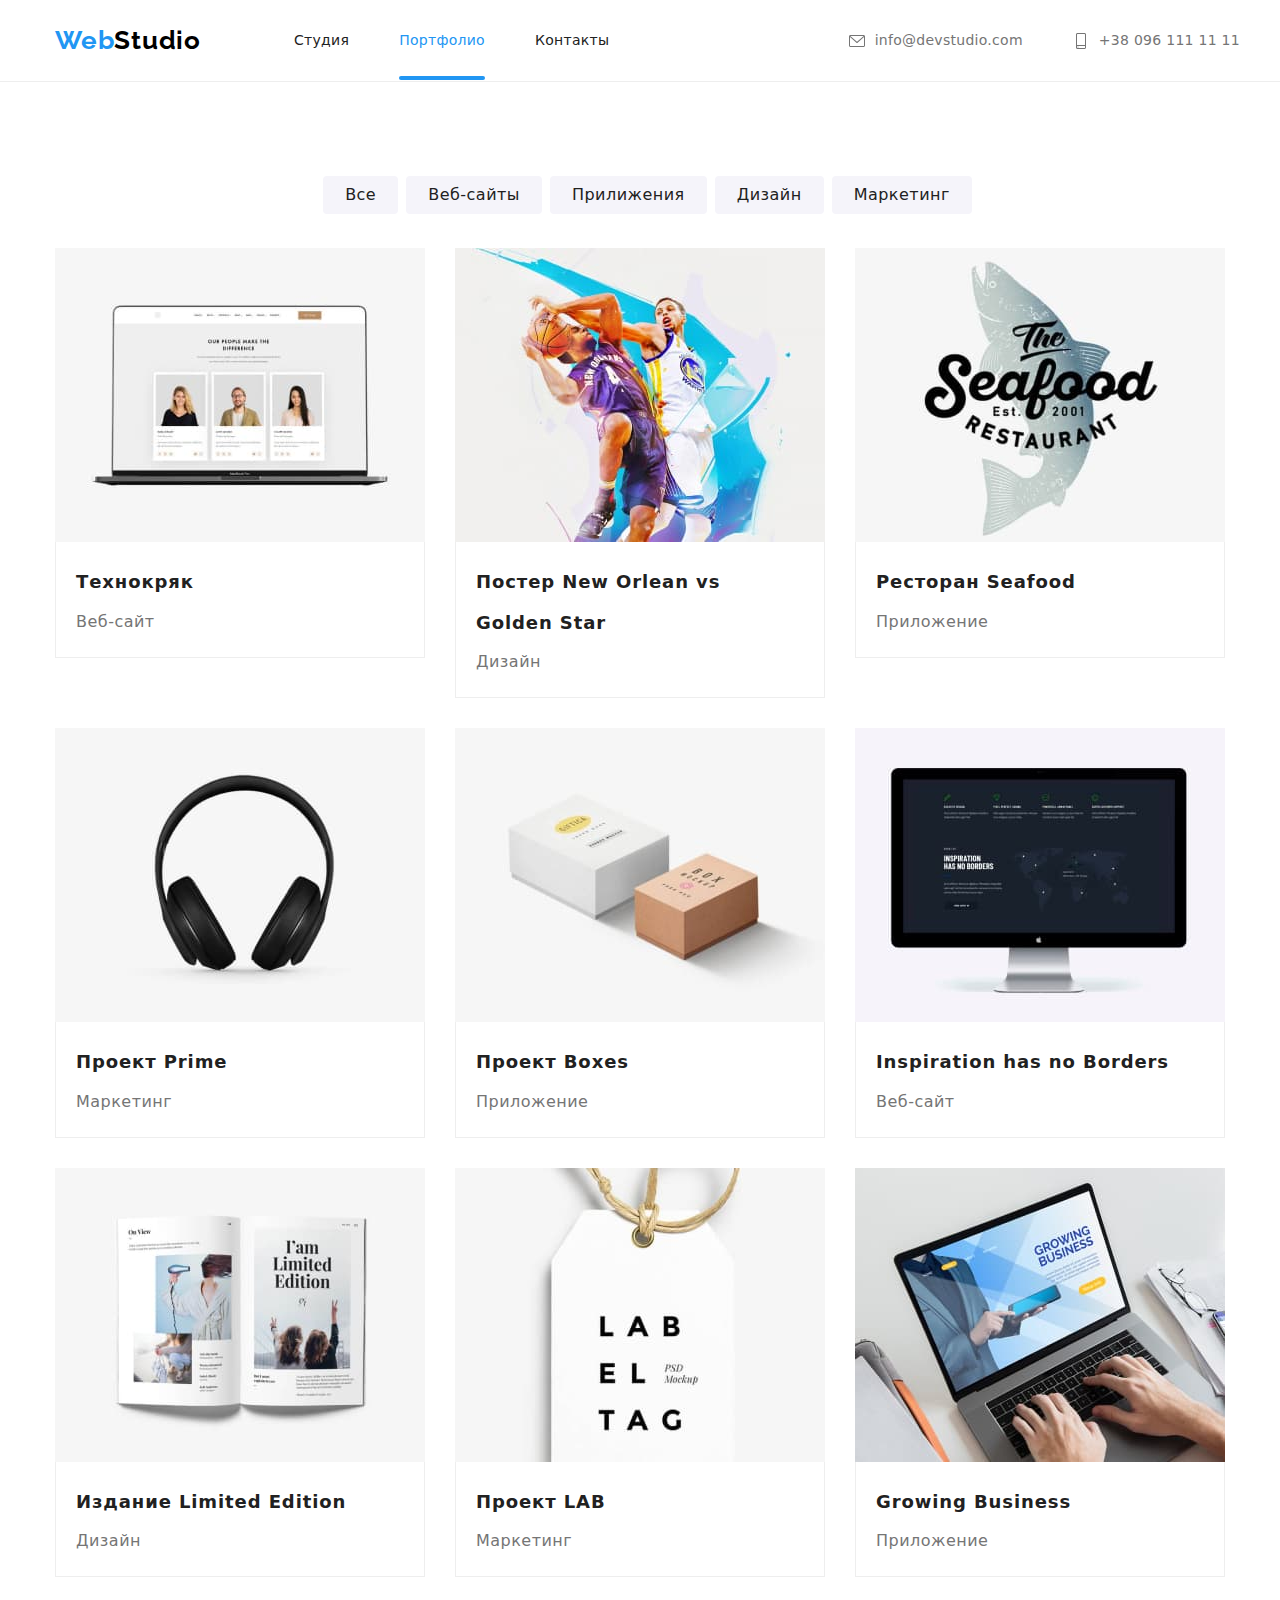
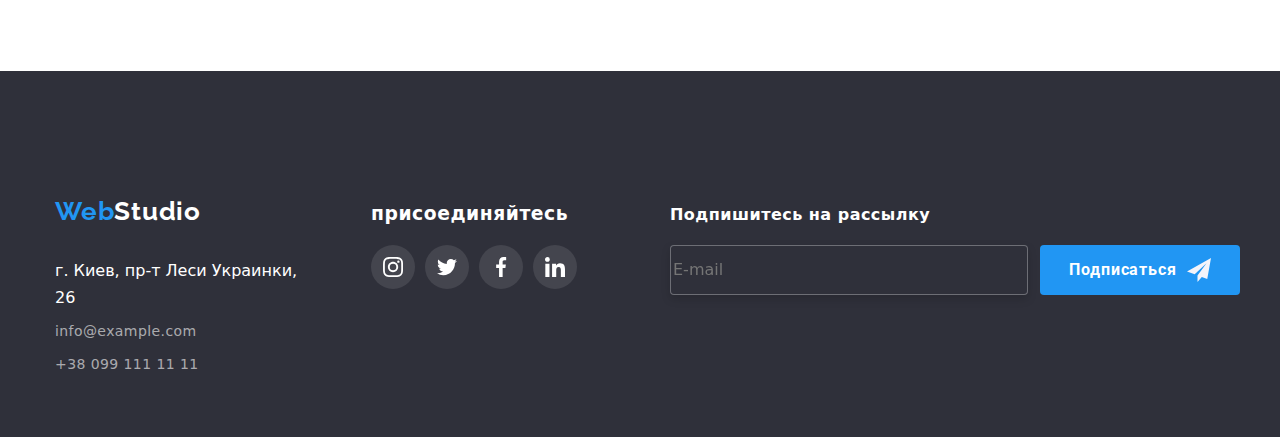
==== commit e7d95d8d: "ok" ====
--- a/portfolio.html
+++ b/portfolio.html
@@ -6,6 +6,7 @@
     <meta name="viewport" content="width=device-width, initial-scale=1.0" />
     <title>Document</title>
     <link rel="stylesheet" href="./css/style.css" />
+    <link rel="stylesheet" href="./css/main.min.css" />
     <link
       href="https://fonts.googleapis.com/css2?family=Raleway:wght@700&family=Roboto:wght@400;500;700;900&display=swap"
       rel="stylesheet"
@@ -18,41 +19,41 @@
   <body>
     <!--секция хедер-->
     <header class="header">
-      <div class="container header__nav__list">
-        <nav class="header__container">
-          <a class="header__logo" href="./index.html"
+      <div class="container header__container">
+        <nav class="nav">
+          <a class="logo" href="./index.html"
             >Web<span class="logo__studio">Studio</span></a
           >
 
-          <ul class="header__list list">
-            <li class="nav__item">
-              <a href="./index.html" class="header__item__studio">Студия</a>
-            </li>
-            <li class="nav__item">
+          <ul class="site__nav list">
+            <li class="site__nav__item">
+              <a href="./index.html" class="site__nav__link">Студия</a>
+            </li>
+            <li class="site__nav__item">
               <a
                 href="./portfolio.html"
-                class="header__item__portfolio current neon"
+                class="site__nav__link__portfolio site__nav__link__current neon"
                 target="_blank"
                 >Портфолио</a
               >
             </li>
-            <li class="nav__item">
-              <a href="" class="header__item__contacts">Контакты</a>
+            <li class="site__nav__item">
+              <a href="" class="site__nav__link__contacts">Контакты</a>
             </li>
           </ul>
         </nav>
-        <ul class="header__nav list">
-          <li class="mail__contacts link">
-            <a class="header__phone" href="tel:+380961111111">
-              <svg class="icon__phone" width="10px" height="16px">
-                <use href="./images/icons.svg/symbol-defs.svg#telefone"></use>
+        <ul class="contacts list">
+          <li class="contacts__item link">
+            <a class="contacts__link" href="mailto:info@devstudio.com">
+              <svg class="link__contacts__icon" width="16px" height="12px">
+                <use href="./images/icons.svg/symbol-defs.svg#mail"></use>
               </svg>
-              +38 096 111 11 11</a
-            >
+              info@devstudio.com
+            </a>
           </li>
-          <li class="mail__contacts link">
-            <a class="header__phone" href="tel:+380961111111">
-              <svg class="icon__phone" width="10px" height="16px">
+          <li class="contacts__item link">
+            <a class="contacts__link" href="tel:+380961111111">
+              <svg class="link__contacts__icon" width="16px" height="16px">
                 <use href="./images/icons.svg/symbol-defs.svg#telefone"></use>
               </svg>
               +38 096 111 11 11</a
@@ -65,31 +66,35 @@
     <main>
       <section class="portfolio__container">
         <div class="container">
-          <ul class="content__main">
-            <li class="list__btn list">
+          <ul class="content__list">
+            <li class="button__item list">
               <button class="portfolio__btn" type="button">Все</button>
             </li>
-            <li class="list__btn list">
+            <li class="button__item list">
               <button class="portfolio__btn" type="button">Веб-сайты</button>
             </li>
-            <li class="list__btn list">
+            <li class="button__item list">
               <button class="portfolio__btn" type="button">Прилижения</button>
             </li>
-            <li class="list__btn list">
+            <li class="button__item list">
               <button class="portfolio__btn" type="button">Дизайн</button>
             </li>
-            <li class="list__btn list">
+            <li class="button__item list">
               <button class="portfolio__btn" type="button">Маркетинг</button>
             </li>
           </ul>
 
           <!--Уникальный контент-->
 
-          <ul class="uniqum__content__block">
-            <li class="main__content list">
-              <a class="link__content" href="">
-                <div class="product">
-                  <img class="image" src="./images/image_1.jpg" alt="image_1" />
+          <ul class="content">
+            <li class="content__item list">
+              <a class="content__link" href="">
+                <div class="product">
+                  <img
+                    class="content__image"
+                    src="./images/image_1.jpg"
+                    alt="image_1"
+                  />
                   <div class="product__overlay">
                     <p class="content__text">
                       Ресурс предлагает комплексные<br />
@@ -106,10 +111,14 @@
                 </div>
               </a>
             </li>
-            <li class="main__content list">
-              <a class="link__content" href="">
-                <div class="product">
-                  <img class="image" src="./images/image_2.jpg" alt="image_1" />
+            <li class="content__item list">
+              <a class="content__link" href="">
+                <div class="product">
+                  <img
+                    class="content__image"
+                    src="./images/image_2.jpg"
+                    alt="image_1"
+                  />
                   <div class="product__overlay">
                     <div class="product__actions">
                       <p class="content__text">
@@ -128,10 +137,14 @@
                 </div>
               </a>
             </li>
-            <li class="main__content list">
-              <a class="link__content" href="">
-                <div class="product">
-                  <img class="image" src="./images/image_3.jpg" alt="image_1" />
+            <li class="content__item list">
+              <a class="content__link" href="">
+                <div class="product">
+                  <img
+                    class="content__image"
+                    src="./images/image_3.jpg"
+                    alt="image_1"
+                  />
                   <div class="product__overlay">
                     <div class="product__actions">
                       <p class="content__text">
@@ -150,10 +163,14 @@
                 </div>
               </a>
             </li>
-            <li class="main__content list">
-              <a class="link__content" href="">
-                <div class="product">
-                  <img class="image" src="./images/image_4.jpg" alt="image_1" />
+            <li class="content__item list">
+              <a class="content__link" href="">
+                <div class="product">
+                  <img
+                    class="content__image"
+                    src="./images/image_4.jpg"
+                    alt="image_1"
+                  />
                   <div class="product__overlay">
                     <div class="product__actions">
                       <p class="content__text">
@@ -172,10 +189,14 @@
                 </div>
               </a>
             </li>
-            <li class="main__content list">
-              <a class="link__content" href="">
-                <div class="product">
-                  <img class="image" src="./images/image_5.jpg" alt="image_1" />
+            <li class="content__item list">
+              <a class="content__link" href="">
+                <div class="product">
+                  <img
+                    class="content__image"
+                    src="./images/image_5.jpg"
+                    alt="image_1"
+                  />
                   <div class="product__overlay">
                     <div class="product__actions">
                       <p class="content__text">
@@ -194,10 +215,14 @@
                 </div>
               </a>
             </li>
-            <li class="main__content list">
-              <a class="link__content" href="">
-                <div class="product">
-                  <img class="image" src="./images/image_6.jpg" alt="image_1" />
+            <li class="content__item list">
+              <a class="content__link" href="">
+                <div class="product">
+                  <img
+                    class="content__image"
+                    src="./images/image_6.jpg"
+                    alt="image_1"
+                  />
                   <div class="product__overlay">
                     <div class="product__actions">
                       <p class="content__text">
@@ -216,10 +241,14 @@
                 </div>
               </a>
             </li>
-            <li class="main__content list">
-              <a class="link__content" href="">
-                <div class="product">
-                  <img class="image" src="./images/image_7.jpg" alt="image_1" />
+            <li class="content__item list">
+              <a class="content__link" href="">
+                <div class="product">
+                  <img
+                    class="content__image"
+                    src="./images/image_7.jpg"
+                    alt="image_1"
+                  />
                   <div class="product__overlay">
                     <div class="product__actions">
                       <p class="content__text">
@@ -238,10 +267,14 @@
                 </div>
               </a>
             </li>
-            <li class="main__content list">
-              <a class="link__content" href="">
-                <div class="product">
-                  <img class="image" src="./images/image_8.jpg" alt="image_1" />
+            <li class="content__item list">
+              <a class="content__link" href="">
+                <div class="product">
+                  <img
+                    class="content__image"
+                    src="./images/image_8.jpg"
+                    alt="image_1"
+                  />
                   <div class="product__overlay">
                     <div class="product__actions">
                       <p class="content__text">
@@ -260,10 +293,14 @@
                 </div>
               </a>
             </li>
-            <li class="main__content list">
-              <a class="link__content" href="">
-                <div class="product">
-                  <img class="image" src="./images/image_9.jpg" alt="image_1" />
+            <li class="content__item list">
+              <a class="content__link" href="">
+                <div class="product">
+                  <img
+                    class="content__image"
+                    src="./images/image_9.jpg"
+                    alt="image_1"
+                  />
                   <div class="product__overlay">
                     <div class="product__actions">
                       <p class="content__text">
--- a/css/style.css
+++ b/css/style.css
@@ -55,17 +55,17 @@
   margin-right: auto;
   margin-left: auto;
 }
+.nav {
+  display: flex;
+  align-items: center;
+}
 .header__container {
   display: flex;
   align-items: center;
 }
-.header__nav__list {
-  display: flex;
-  align-items: center;
-}
 /* WebStudio */
 
-.header__logo {
+.logo {
   font-family: Raleway;
   font-style: normal;
   font-weight: bold;
@@ -89,12 +89,12 @@
 }
 /* Студия */
 
-.header__list {
+.site__nav {
   display: flex;
   margin: 0px;
 }
 
-.header__item__studio {
+.site__nav__link {
   font-weight: 500;
   padding-top: 32px;
   padding-bottom: 32px;
@@ -116,12 +116,12 @@
   width: 100%;
   height: 4px;
 }
-.header__list .nav__item .current {
+.site__nav .site__nav__item .site__nav__link__current {
   color: #2196f3;
 }
 /* Студия */
-.header__item__studio:hover,
-.header__item__studio:focus {
+.site__nav__link:hover,
+.site__nav__link:focus {
   font-weight: 500;
   line-height: 1.14;
   letter-spacing: 0.02em;
@@ -129,7 +129,7 @@
 }
 
 /* Портфолио */
-.header__item__portfolio {
+.site__nav__link__portfolio {
   font-weight: 500;
   padding-top: 32px;
   padding-bottom: 32px;
@@ -143,18 +143,18 @@
 }
 
 /* Портфолио */
-.header__item__portfolio:hover,
-.header__item__portfolio:focus {
+.site__nav__link__portfolio:hover,
+.site__nav__link__portfolio:focus {
   font-weight: 500;
 
   letter-spacing: 0.02em;
   color: #2196f3;
 }
 /* Контакты */
-.nav__item:not(:last-child) {
+.site__nav__item:not(:last-child) {
   margin-right: 50px;
 }
-.header__item__contacts {
+.site__nav__link__contacts {
   font-weight: 500;
   padding-top: 32px;
   padding-bottom: 32px;
@@ -166,60 +166,49 @@
 }
 
 /* Контакты */
-.header__item__contacts:hover,
-.header__item__contacts:focus {
+.site__nav__link__contacts:hover,
+.site__nav__link__contacts:focus {
   font-weight: 500;
   line-height: 1.14;
   letter-spacing: 0.02em;
 
   color: #2196f3;
 }
-.mail__contacts:hover {
+.contacts__item:hover {
   color: #2196f3;
 }
-.header__nav {
+.contacts {
   display: flex;
   margin-top: 0px;
   margin-bottom: 0px;
   margin-left: auto;
 }
 /* info@devstudio.com */
-.mail__contacts:not(:last-child) {
+.contacts__item:not(:last-child) {
   margin-right: 50px;
 }
 
-.header__mail {
-  display: flex;
-  align-items: center;
-  font-weight: 500;
-  letter-spacing: 0.02em;
-  font-size: 14px;
-  line-height: 1.14;
-  color: #757575;
-  transition: color var(--transition-timing) var(--transition-function);
-}
-.icon__mail {
+.link__contacts__icon {
   fill: #757575;
   margin-right: 10px;
   height: 16px;
-}
-.header__mail:hover .icon__mail,
-.header__mail:focus .icon__mail,
-.header__phone:hover .icon__phone,
-.header__phone:focus .icon__phone {
+  transition: fill var(--transition-timing) var(--transition-function);
+}
+
+.contacts__link:hover .link__contacts__icon,
+.contacts__link:focus .link__contacts__icon {
   fill: #2196f3;
 }
-
-/* info@devstudio.com */
-.header__mail:hover,
-.header__mail:focus,
-.header__phone:hover,
-.header__phone:focus {
+.contacts__link:hover,
+.contacts__link:focus {
   color: #2196f3;
 }
-/* +38 096 111 11 11 */
-
-.header__phone {
+
+.contacts__link:hover,
+.contacts__link:focus {
+  color: #2196f3;
+}
+.contacts__link {
   display: block;
   display: flex;
   align-items: center;
@@ -230,13 +219,6 @@
   color: #757575;
   align-items: center;
   transition: color var(--transition-timing) var(--transition-function);
-}
-/* +38 096 111 11 11 */
-
-.icon__phone {
-  fill: #757575;
-  margin-right: 10px;
-  width: 16px;
 }
 
 /* Bg */
@@ -293,7 +275,7 @@
   padding: 10px 32px;
   min-width: 13px;
   color: #ffffff;
-  background-color: #2196f3;
+
   font-size: 16px;
   font-weight: bold;
   cursor: pointer;
@@ -303,15 +285,13 @@
   border-radius: 4px;
   border: 0;
   font-family: Roboto;
+  background-color: rgba(33, 150, 243, 1);
+  transition: background-color var(--transition-timing)
+    var(--transition-function);
 }
 .main__button:hover,
 .main__button:focus {
-  font-family: Roboto;
-  line-height: 1.87;
-  align-items: center;
-  letter-spacing: 0.06em;
-  border-radius: 4px;
-  border: 0;
+  background-color: rgba(24, 140, 232, 1);
 }
 
 /* Модальное окно*/
@@ -523,7 +503,7 @@
   margin-top: 30px;
   min-width: 13px;
   color: #ffffff;
-  background-color: #2196f3;
+
   font-size: 16px;
   font-weight: bold;
   cursor: pointer;
@@ -533,6 +513,13 @@
   border-radius: 4px;
   border: 0;
   font-family: Roboto;
+  background-color: rgba(33, 150, 243, 1);
+  transition: background-color var(--transition-timing)
+    var(--transition-function);
+}
+.send:hover,
+.send:focus {
+  background-color: rgba(24, 140, 232, 1);
 }
 /*=====================================================*/
 
@@ -555,12 +542,12 @@
   align-items: center;
   background-color: #f5f4fa;
 }
-.item__logo__svg {
+.hero__item__svg {
   width: 70px;
   height: 70px;
 }
 /* Идейные соображения, а также начало повседневной работы по формированию позиции. */
-.upper__title {
+.upper__text {
   font-size: 14px;
   line-height: 1.7;
   letter-spacing: 0.03em;
@@ -585,17 +572,17 @@
 .study__list {
   display: flex;
 }
-.picture__item:not(:last-child) {
+.study__item:not(:last-child) {
   margin-right: 30px;
 }
-.picture__item {
+.study__item {
   position: relative;
 }
 /* img */
 .study__item__image {
   width: 370px;
 }
-.box__1 {
+.box {
   position: absolute;
   background: rgba(47, 48, 58, 0.8);
   width: 100%;
@@ -624,174 +611,115 @@
 }
 
 /* Section bg */
-.about {
+.comands {
   text-align: center;
   padding-bottom: 94px;
   padding-top: 94px;
   padding-bottom: 94px;
   background: #f5f4fa;
 }
-.about__list {
+.comands__list {
   display: flex;
 }
 /* Наша команда */
-.about__text {
+.comands__text {
   color: #212121;
   font-weight: bold;
   font-size: 36px;
   margin-bottom: 50px;
   text-align: center;
 }
-.about__item {
+.comands__item {
   text-align: center;
   border-radius: 0px 0px 4px 4px;
   box-shadow: 0px 1px 3px rgb(0 0 0 / 12%), 0px 1px 1px rgb(0 0 0 / 14%),
     0px 2px 1px rgb(0 0 0 / 20%);
   background: #ffffff;
 }
-.about__item:not(:last-child) {
+.comands__item:not(:last-child) {
   margin-right: 30px;
 }
 .about__img {
   width: 270px;
 }
 
-.about__product {
+.comands__product {
   padding-top: 30px;
   padding-bottom: 30px;
 }
-/* Соц сети*/
-.soc__sety {
-  list-style-type: none;
-  display: flex;
-  padding-left: 0;
-  justify-content: center;
-  margin-top: 16px;
-}
-
-.team__icon:not(:last-child) {
-  margin-right: 10px;
-}
-.team__icon {
-  width: 44px;
-  height: 44px;
-}
-.team__link__icon {
-  display: flex;
-  width: 100%;
-  height: 100%;
-  justify-content: center;
-  align-items: center;
-  color: #afb1b8;
-  border-radius: 50%;
-  transition: color var(--transition-timing) var(--transition-function),
-    background-color var(--transition-timing) var(--transition-function);
-}
-
-.team__link__icon:hover,
-.team__link__icon:focus {
-  background-color: #2196f3;
-  color: #fff;
-}
-.svg__icon {
-  fill: currentColor;
-  width: 20px;
-  height: 20px;
-}
-.svg__icon:hover,
-.svg__icon:focus {
-  fill: #ffffff;
-  height: 100%;
-}
-
-/* img1 */
-.about__title__igor {
-  font-weight: 500;
-  font-size: 16px;
-  color: #212121;
-  margin-bottom: 10px;
-}
+
 /* Product Designer */
-.about__upper__product {
+.comands__upper {
   font-weight: normal;
   font-size: 16px;
   line-height: 1.18;
   color: #757575;
 }
-/* img2 */
-.about-item-block {
+.comands__item {
   box-shadow: 0px 1px 3px rgb(0 0 0 / 12%), 0px 1px 1px rgb(0 0 0 / 14%),
     0px 2px 1px rgb(0 0 0 / 20%);
   border-radius: 0px 0px 4px 4px;
 }
-.about__item:not(:last-child) {
+.comands__item:not(:last-child) {
   margin-right: 30px;
 }
-.about__imag2 {
+.comands__imag {
   width: 270px;
 }
-.about__title__olga {
+.comands__title {
   font-weight: 500;
   font-size: 16px;
   line-height: 1.18;
   margin-bottom: 10px;
   color: #212121;
 }
-.about__upper__fronted {
-  font-weight: normal;
-  font-size: 16px;
-  line-height: 1.18;
-  color: #757575;
-}
-/* img3 */
-.about__item__box {
-  margin-right: 30px;
-  box-shadow: 0px 1px 3px rgb(0 0 0 / 12%), 0px 1px 1px rgb(0 0 0 / 14%),
-    0px 2px 1px rgb(0 0 0 / 20%);
-  border-radius: 0px 0px 4px 4px;
-}
-.about__imag3 {
-  width: 270px;
-}
-.about__title__nicolay {
-  font-weight: 500;
-  font-size: 16px;
-  line-height: 1.18;
-  margin-bottom: 10px;
-  color: #212121;
-}
-.about__upper__marketing {
-  font-weight: normal;
-  font-size: 16px;
-  line-height: 1.18;
-  color: #757575;
-}
-/* img4 */
-.about__item {
-  margin-right: 30px;
-  box-shadow: 0px 1px 3px rgb(0 0 0 / 12%), 0px 1px 1px rgb(0 0 0 / 14%),
-    0px 2px 1px rgb(0 0 0 / 20%);
-  border-radius: 0px 0px 4px 4px;
-}
-.about__imag4 {
-  width: 270px;
-}
-.about__title__mihail {
-  font-weight: 500;
-  font-size: 16px;
-  line-height: 1.18;
-  margin-bottom: 10px;
-  color: #212121;
-}
-.about__upper {
-  font-weight: normal;
-  font-size: 16px;
-  line-height: 19px;
-  color: #757575;
+
+/* Соц сети*/
+.social {
+  list-style-type: none;
+  display: flex;
+  padding-left: 0;
+  justify-content: center;
+  margin-top: 16px;
+}
+
+.social__item:not(:last-child) {
+  margin-right: 10px;
+}
+.social__item {
+  width: 44px;
+  height: 44px;
+}
+.social__link {
+  display: flex;
+  width: 100%;
+  height: 100%;
+  justify-content: center;
+  align-items: center;
+  color: #afb1b8;
+  border-radius: 50%;
+  transition: color var(--transition-timing) var(--transition-function),
+    background-color var(--transition-timing) var(--transition-function);
+}
+
+.social__link:hover,
+.social__link:focus {
+  background-color: #2196f3;
+  color: #fff;
+}
+.social__icon {
+  fill: currentColor;
+  width: 20px;
+  height: 20px;
+}
+.social__icon:hover,
+.social__icon:focus {
+  fill: #ffffff;
+  height: 100%;
 }
 
 /*< !-- Секция наши клиенты -->*/
-.clients {
+.regular__customers {
   padding-top: 94px;
   padding-bottom: 94px;
 }
@@ -803,17 +731,14 @@
   line-height: 2.62;
   letter-spacing: 0.03em;
 }
-.all__client {
-  display: inline;
-  list-style-type: none;
-}
-.all__client {
-  display: flex;
-}
-.client:not(:last-child) {
+
+.clients {
+  display: flex;
+}
+.clients__item:not(:last-child) {
   margin-right: 30px;
 }
-.client {
+.clients__item {
   display: flex;
   justify-content: center;
   align-items: center;
@@ -825,18 +750,18 @@
   cursor: pointer;
   transition: border-color var(--transition-timing) var(--transition-function);
 }
-.client:hover,
-.client:focus {
+.clients__item:hover,
+.clients__item:focus {
   border-color: #2196f3;
 }
-.client__icon {
+.clients__icon {
   width: 106px;
   height: 60px;
   fill: #afb1b8;
   transition: fill var(--transition-timing) var(--transition-function);
 }
 
-.client__link {
+.clients__link {
   display: flex;
   justify-content: center;
   align-items: center;
@@ -846,8 +771,8 @@
   color: currentColor;
   cursor: pointer;
 }
-.client__link:hover .client__icon,
-.client__link:focus .client__icon {
+.clients__link:hover .clients__icon,
+.clients__link:focus .clients__icon {
   fill: #2196f3;
 }
 
@@ -972,7 +897,7 @@
   display: flex;
   width: 200px;
   margin-left: 12px;
-  background-color: rgb(33, 150, 243);
+  background-color: rgba(33, 150, 243, 1);
   justify-content: center;
   padding: 10px 22px;
   font-weight: bold;
@@ -984,8 +909,13 @@
   border-radius: 4px;
   border: 0px;
   font-family: Roboto;
-}
-
+  transition: background-color var(--transition-timing)
+    var(--transition-function);
+}
+.masenger__send:hover,
+.masenger__send:focus {
+  background-color: rgb(13, 124, 209);
+}
 .send__icon {
   width: 24px;
   height: 24px;
@@ -1002,12 +932,11 @@
 
 /* КНОПКИ*/
 
-.list__btn:not(:last-child) {
+.button__item:not(:last-child) {
   margin-right: 8px;
 }
 .portfolio__btn {
   align-items: center;
-  font-weight: bold;
   font-family: inherit;
   text-align: center;
   padding: 6px 22px;
@@ -1016,14 +945,15 @@
   line-height: 1.62;
   letter-spacing: 0.03em;
   border: 0;
-  background-color: #f5f4fa;
+  background-color: rgba(245, 244, 250, 1);
   border-radius: 4px;
   transition: backround var(--transition-function), var(--transition-timing);
   color: #212121;
+  float: left;
 }
 .portfolio__btn:hover,
 .portfolio__btn:focus {
-  background: #2196f3;
+  background: rgba(33, 150, 243, 1);
   box-shadow: 0px 3px 1px rgba(0, 0, 0, 0.1), 0px 1px 2px rgba(0, 0, 0, 0.08),
     0px 2px 2px rgba(0, 0, 0, 0.12);
   border-radius: 4px;
@@ -1033,21 +963,21 @@
 
 /*Уникальный контент*/
 
-.link__content {
+.content__link {
   display: block;
 }
-.link__content:hover,
-.link__content:focus {
+.content__link:hover,
+.content__link:focus {
   box-shadow: 0px 1px 1px rgba(0, 0, 0, 0.12), 0px 4px 4px rgba(0, 0, 0, 0.06),
     1px 4px 6px rgba(0, 0, 0, 0.16);
   transition: backround var(--transition-function), var(--transition-timing);
 }
-.uniqum__content__block {
+.content {
   display: flex;
   flex-wrap: wrap;
   margin: -15px;
 }
-.main__content {
+.content__item {
   margin: 15px;
   box-sizing: border-box;
   width: 370px;
@@ -1076,8 +1006,8 @@
   opacity: 1;
 }
 
-.link__content:hover .product__overlay,
-.link__content:focus .product__overlay {
+.content__link:hover .product__overlay,
+.content__link:focus .product__overlay {
   transform: translateY(0%);
   opacity: 1;
 }
@@ -1086,7 +1016,7 @@
   cursor: pointer;
 }
 
-.image {
+.content__image {
   width: 370px;
 }
 
@@ -1105,7 +1035,7 @@
   margin-top: 4px;
 }
 
-.content__main {
+.content__list {
   display: flex;
   justify-content: center;
   margin-bottom: 34px;
--- a/css/main.min.css
+++ b/css/main.min.css
@@ -0,0 +1 @@
+/* No CSS *//*# sourceMappingURL=main.min.css.map */